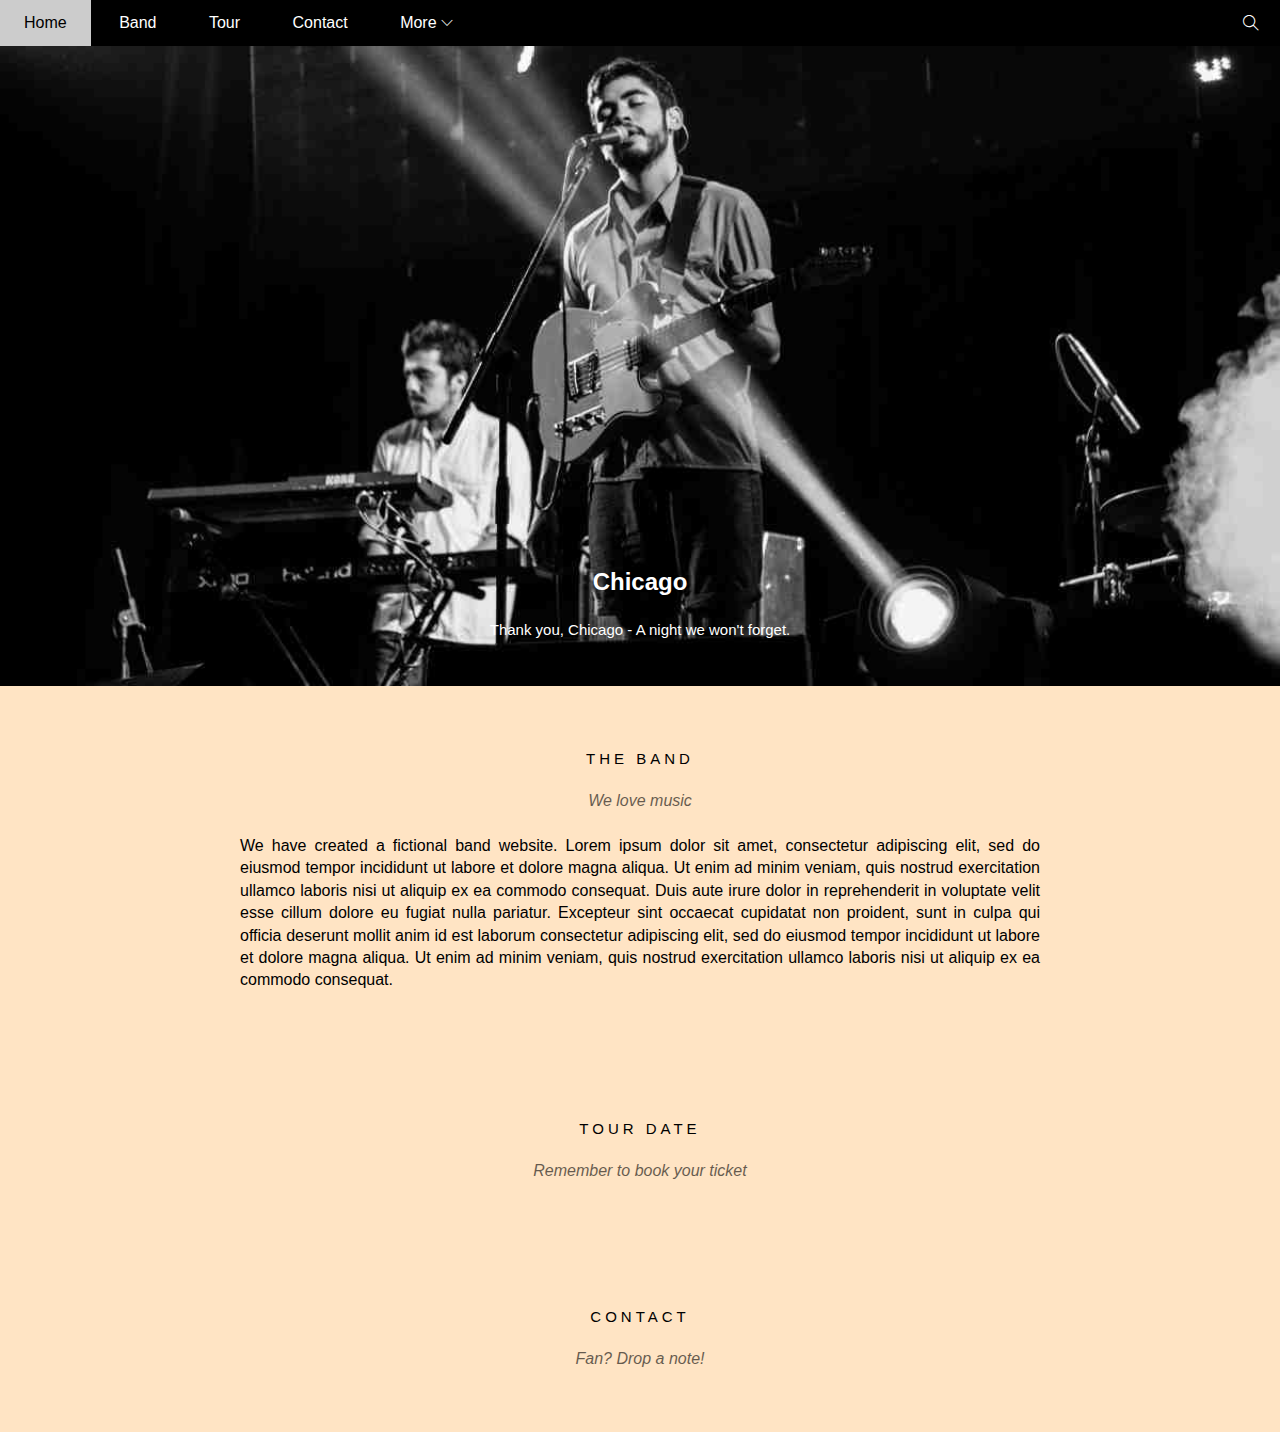
==== Project_w3_band/index.html @ b3b3fa8f "about section" ====
<!DOCTYPE html>
<html lang="en">
<head>
    <meta charset="UTF-8">
    <meta http-equiv="X-UA-Compatible" content="IE=edge">
    <meta name="viewport" content="width=device-width, initial-scale=1.0">
    <title>Document</title>
    <link rel="stylesheet" href="./assets/css/style.css">
    <link rel="stylesheet" href="./assets/fonts/themify-icons/themify-icons.css">
    <!--? https://www.w3schools.com/w3css/tryw3css_templates_band.htm -->
</head>
<body>
    <div id="main"> <!-- ?thành phần chính của website hay đặt bằng id -->
        <div id="header">
            <!-- !Begin nav -->
            <ul id="nav">
                <li><a href="">Home</a></li>
                <li><a href="">Band</a></li>
                <li><a href="">Tour</a></li>
                <li><a href="">Contact</a></li>
                <li>
                    <a href="#">
                        More 
                        <i class="nav-arrow-down ti-angle-down"></i> <!-- nên đặt thêm cho nó 1 class sau chỉ đổi tên mà ko cần đổi lại css -->
                    </a>
                    <ul class="subnav">
                        <li><a href="">Merchandise</a></li>
                        <li><a href="">Extras</a></li>
                        <li><a href="">Media</a></li>
                    </ul>
                </li>
            </ul>
            <!-- !Endnav -->

            <!-- !Begin: Search Button -->
            <div class="search-btn">
                <i class="search-icon ti-search"></i>
            </div>
            <!-- !End: Search Button -->
        </div>
        <!-- !Begin: slider -->
        <div id="slider">
            <div class="text-content">
                <h2 class="text-heading">Chicago</h2>
                <div class="text-decription">Thank you, Chicago - A night we won't forget.</div>
            </div>    
        </div>

        <div id="content">
            <!-- !abount section -->
            <div class="content-section">
                <h2 class="section-heading">THE BAND</h2>
                <p class="section-sub-heading">We love music</p>
                <p class="about-text">We have created a fictional band website. Lorem ipsum dolor sit amet, consectetur adipiscing elit, sed do eiusmod tempor incididunt ut labore et dolore magna aliqua. Ut enim ad minim veniam, quis nostrud exercitation ullamco laboris nisi ut aliquip ex ea commodo consequat. Duis aute irure dolor in reprehenderit in voluptate velit esse cillum dolore eu fugiat nulla pariatur. Excepteur sint occaecat cupidatat non proident, sunt in culpa qui officia deserunt mollit anim id est laborum consectetur adipiscing elit, sed do eiusmod tempor incididunt ut labore et dolore magna aliqua. Ut enim ad minim veniam, quis nostrud exercitation ullamco laboris nisi ut aliquip ex ea commodo consequat.</p>
            </div>

            <!-- !Tour section -->
            <div class="content-section">
                <h2 class="section-heading">TOUR DATE</h2>
                <p class="section-sub-heading">Remember to book your ticket</p>
            </div>

            <!-- !Contact section -->
            <div class="content-section">
                <h2 class="section-heading">CONTACT</h2>
                <p class="section-sub-heading">Fan? Drop a note!                </p>
            </div>

        </div>

        <div id="footer">

        </div>
    </div> 
    
</body>
</html>
---- Project_w3_band/assets/css/style.css ----
/* *Reset CSS */
* { /* ** để select tất cả các thẻ */
    padding: 0;
    margin: 0;
    box-sizing: border-box;
}

html { /* thẻ co chữ thì kế thừa thôi */
    font-family: Arial, Helvetica, sans-serif;/* lần lượt thử các font nào có thì dùng */
}

/* 
* 1. Từ ngoài vào trong
* 2. Từ trên xuống dưới
* 3. Tổng quan đến chi tiết
*/

/* 
* 1.Vị trí
* 2.Kích thước (with, height)
* 3.Màu sắc
* 4.Kiểu dáng (Kiểu chữ, hình tròn, hình vuông)
 */
#main {

}

#header {
    height: 46px;
    background-color: black;
    position: fixed;
    top: 0;
    left: 0;
    right: 0;
    z-index: 1; /* ?tăng độ sau của ảnh trục z, fix lỗi ảnh slide nổi trên navigation  */
}

#header .search-btn {
    float: right;
    padding: 0 21px;
    cursor: pointer;
}

#header .search-btn:hover {
    background-color: red;
}

#header .search-icon {
    color: white;
    line-height: 46px;
    
}

#nav {
    display: inline-block;

}

/* ?nav bên trong thằng header nên viết bên dưới thằng header */
#nav, .subnav {
    list-style-type: none;
}

#nav > li {
    display: inline-block;

}

#nav li {
    position: relative;
}

#nav > li > a {
    color: white;
    
}

#nav li a {
    text-decoration: none; /* ? khi đặt giá trị của thuộc tính là unset, trình duyệt sẽ sử dụng một trong hai thuộc tính inherit hoặc initial tùy thuộc vào thuộc tính của phần tử cha. Nếu phần tử cha có các thuộc tính đó, nó sẽ kế thừa (inherit) giá trị thuộc tính từ phần tử cha, nếu không có thì unset sẽ sử dụng giá trị mặc định của trình duyệt (initial) */
    line-height: 46px;
    padding: 0 24px;
    display: inline-block;
}

#nav li:hover .subnav {
    display: block;
}

#nav .subnav li:hover a,
#nav > li:hover > a { /* ?hover thẻ li theo kinh nghiệm để không bị mất hover khi trỏ sang thẻ con */
    color: black;
    background-color: #ccc;
}


#nav .subnav {
    display: none; /* ?ẩn đi */
    position: absolute;
    top: 100%;
    left: 0px;
    background-color: white;
    box-shadow: 0 0 10px black;
}

#nav .subnav li {
    
}

#nav .subnav a {
    color: black;
    display: block;
    padding-left: 12px;
}

#nav .nav-arrow-down {
    font-size: 12px;
}

#slider {
    /* min-height: 2000px;
    background-color: beige; */
    position: relative;
    margin-top: 46px;
    padding-top: 50%; /* ?% khác với px: padding top 50% chiều ngang của chính */
    background: url("/Project_w3_band/assets/img/slider/slider1.jpg") top center / cover; /* ?cách viết gộp sau phần gạch chéo là back groud size. top với cen ter viết tắt cho attribute position */
    /* ?xem lại cách viết nhanh trong bài 21-24 background */
}

#slider .text-content {
    position: absolute;
    bottom: 48px;
    color: white;
    left: 50%; /* ?Cách bằng 1/2 with */
    transform: translateX(-50%); /* ?xem các cách ở phần html css tips */
    /* *right = 0 c1
        left = 0 c1
        with = 100% c2 */
    text-align: center;
}

#slider .text-heading {
    font-weight: 500px;
    font-size: 24px;
}

#slider .text-decription {
    font-size: 15px;
    margin-top: 25px;
}


#content {
    min-height: 500px;
    background-color: bisque;
}

#content .content-section {
    width: 800px;
    padding: 64px 0px;
    margin-left: auto;
    margin-right: auto;
}

#content .section-heading {
    font-size: 15px;
    text-align: center; /* ?căn text ra giữa */
    font-weight: 500; /* ?cho chữ mỏng đi */
    letter-spacing: 4px; /* ?khoảng cách chữ cais */
}

#content .section-sub-heading {
    text-align: center;
    margin-top: 25px;
    font-style: italic; /* ?kiểu chữ */
    opacity: 0.6; /* ?độ mờ của chữ */
}

#content .about-text {
    margin-top: 25px;
    text-align: justify; /* ?justify căn đều 2 lề trái phải */
    line-height: 1.4;/* ?chỉnh độ cao 1 dòng (tiếng anh 1.4, tiếng việt: 1.6) */
}

#footer {

}
---- Project_w3_band/assets/fonts/themify-icons/themify-icons.css ----
@font-face {
	font-family: 'themify';
	src:url('fonts/themify.eot?-fvbane');
	src:url('fonts/themify.eot?#iefix-fvbane') format('embedded-opentype'),
		url('fonts/themify.woff?-fvbane') format('woff'),
		url('fonts/themify.ttf?-fvbane') format('truetype'),
		url('fonts/themify.svg?-fvbane#themify') format('svg');
	font-weight: normal;
	font-style: normal;
}

[class^="ti-"], [class*=" ti-"] {
	font-family: 'themify';
	speak: none;
	font-style: normal;
	font-weight: normal;
	font-variant: normal;
	text-transform: none;
	line-height: 1;

	/* Better Font Rendering =========== */
	-webkit-font-smoothing: antialiased;
	-moz-osx-font-smoothing: grayscale;
}

.ti-wand:before {
	content: "\e600";
}
.ti-volume:before {
	content: "\e601";
}
.ti-user:before {
	content: "\e602";
}
.ti-unlock:before {
	content: "\e603";
}
.ti-unlink:before {
	content: "\e604";
}
.ti-trash:before {
	content: "\e605";
}
.ti-thought:before {
	content: "\e606";
}
.ti-target:before {
	content: "\e607";
}
.ti-tag:before {
	content: "\e608";
}
.ti-tablet:before {
	content: "\e609";
}
.ti-star:before {
	content: "\e60a";
}
.ti-spray:before {
	content: "\e60b";
}
.ti-signal:before {
	content: "\e60c";
}
.ti-shopping-cart:before {
	content: "\e60d";
}
.ti-shopping-cart-full:before {
	content: "\e60e";
}
.ti-settings:before {
	content: "\e60f";
}
.ti-search:before {
	content: "\e610";
}
.ti-zoom-in:before {
	content: "\e611";
}
.ti-zoom-out:before {
	content: "\e612";
}
.ti-cut:before {
	content: "\e613";
}
.ti-ruler:before {
	content: "\e614";
}
.ti-ruler-pencil:before {
	content: "\e615";
}
.ti-ruler-alt:before {
	content: "\e616";
}
.ti-bookmark:before {
	content: "\e617";
}
.ti-bookmark-alt:before {
	content: "\e618";
}
.ti-reload:before {
	content: "\e619";
}
.ti-plus:before {
	content: "\e61a";
}
.ti-pin:before {
	content: "\e61b";
}
.ti-pencil:before {
	content: "\e61c";
}
.ti-pencil-alt:before {
	content: "\e61d";
}
.ti-paint-roller:before {
	content: "\e61e";
}
.ti-paint-bucket:before {
	content: "\e61f";
}
.ti-na:before {
	content: "\e620";
}
.ti-mobile:before {
	content: "\e621";
}
.ti-minus:before {
	content: "\e622";
}
.ti-medall:before {
	content: "\e623";
}
.ti-medall-alt:before {
	content: "\e624";
}
.ti-marker:before {
	content: "\e625";
}
.ti-marker-alt:before {
	content: "\e626";
}
.ti-arrow-up:before {
	content: "\e627";
}
.ti-arrow-right:before {
	content: "\e628";
}
.ti-arrow-left:before {
	content: "\e629";
}
.ti-arrow-down:before {
	content: "\e62a";
}
.ti-lock:before {
	content: "\e62b";
}
.ti-location-arrow:before {
	content: "\e62c";
}
.ti-link:before {
	content: "\e62d";
}
.ti-layout:before {
	content: "\e62e";
}
.ti-layers:before {
	content: "\e62f";
}
.ti-layers-alt:before {
	content: "\e630";
}
.ti-key:before {
	content: "\e631";
}
.ti-import:before {
	content: "\e632";
}
.ti-image:before {
	content: "\e633";
}
.ti-heart:before {
	content: "\e634";
}
.ti-heart-broken:before {
	content: "\e635";
}
.ti-hand-stop:before {
	content: "\e636";
}
.ti-hand-open:before {
	content: "\e637";
}
.ti-hand-drag:before {
	content: "\e638";
}
.ti-folder:before {
	content: "\e639";
}
.ti-flag:before {
	content: "\e63a";
}
.ti-flag-alt:before {
	content: "\e63b";
}
.ti-flag-alt-2:before {
	content: "\e63c";
}
.ti-eye:before {
	content: "\e63d";
}
.ti-export:before {
	content: "\e63e";
}
.ti-exchange-vertical:before {
	content: "\e63f";
}
.ti-desktop:before {
	content: "\e640";
}
.ti-cup:before {
	content: "\e641";
}
.ti-crown:before {
	content: "\e642";
}
.ti-comments:before {
	content: "\e643";
}
.ti-comment:before {
	content: "\e644";
}
.ti-comment-alt:before {
	content: "\e645";
}
.ti-close:before {
	content: "\e646";
}
.ti-clip:before {
	content: "\e647";
}
.ti-angle-up:before {
	content: "\e648";
}
.ti-angle-right:before {
	content: "\e649";
}
.ti-angle-left:before {
	content: "\e64a";
}
.ti-angle-down:before {
	content: "\e64b";
}
.ti-check:before {
	content: "\e64c";
}
.ti-check-box:before {
	content: "\e64d";
}
.ti-camera:before {
	content: "\e64e";
}
.ti-announcement:before {
	content: "\e64f";
}
.ti-brush:before {
	content: "\e650";
}
.ti-briefcase:before {
	content: "\e651";
}
.ti-bolt:before {
	content: "\e652";
}
.ti-bolt-alt:before {
	content: "\e653";
}
.ti-blackboard:before {
	content: "\e654";
}
.ti-bag:before {
	content: "\e655";
}
.ti-move:before {
	content: "\e656";
}
.ti-arrows-vertical:before {
	content: "\e657";
}
.ti-arrows-horizontal:before {
	content: "\e658";
}
.ti-fullscreen:before {
	content: "\e659";
}
.ti-arrow-top-right:before {
	content: "\e65a";
}
.ti-arrow-top-left:before {
	content: "\e65b";
}
.ti-arrow-circle-up:before {
	content: "\e65c";
}
.ti-arrow-circle-right:before {
	content: "\e65d";
}
.ti-arrow-circle-left:before {
	content: "\e65e";
}
.ti-arrow-circle-down:before {
	content: "\e65f";
}
.ti-angle-double-up:before {
	content: "\e660";
}
.ti-angle-double-right:before {
	content: "\e661";
}
.ti-angle-double-left:before {
	content: "\e662";
}
.ti-angle-double-down:before {
	content: "\e663";
}
.ti-zip:before {
	content: "\e664";
}
.ti-world:before {
	content: "\e665";
}
.ti-wheelchair:before {
	content: "\e666";
}
.ti-view-list:before {
	content: "\e667";
}
.ti-view-list-alt:before {
	content: "\e668";
}
.ti-view-grid:before {
	content: "\e669";
}
.ti-uppercase:before {
	content: "\e66a";
}
.ti-upload:before {
	content: "\e66b";
}
.ti-underline:before {
	content: "\e66c";
}
.ti-truck:before {
	content: "\e66d";
}
.ti-timer:before {
	content: "\e66e";
}
.ti-ticket:before {
	content: "\e66f";
}
.ti-thumb-up:before {
	content: "\e670";
}
.ti-thumb-down:before {
	content: "\e671";
}
.ti-text:before {
	content: "\e672";
}
.ti-stats-up:before {
	content: "\e673";
}
.ti-stats-down:before {
	content: "\e674";
}
.ti-split-v:before {
	content: "\e675";
}
.ti-split-h:before {
	content: "\e676";
}
.ti-smallcap:before {
	content: "\e677";
}
.ti-shine:before {
	content: "\e678";
}
.ti-shift-right:before {
	content: "\e679";
}
.ti-shift-left:before {
	content: "\e67a";
}
.ti-shield:before {
	content: "\e67b";
}
.ti-notepad:before {
	content: "\e67c";
}
.ti-server:before {
	content: "\e67d";
}
.ti-quote-right:before {
	content: "\e67e";
}
.ti-quote-left:before {
	content: "\e67f";
}
.ti-pulse:before {
	content: "\e680";
}
.ti-printer:before {
	content: "\e681";
}
.ti-power-off:before {
	content: "\e682";
}
.ti-plug:before {
	content: "\e683";
}
.ti-pie-chart:before {
	content: "\e684";
}
.ti-paragraph:before {
	content: "\e685";
}
.ti-panel:before {
	content: "\e686";
}
.ti-package:before {
	content: "\e687";
}
.ti-music:before {
	content: "\e688";
}
.ti-music-alt:before {
	content: "\e689";
}
.ti-mouse:before {
	content: "\e68a";
}
.ti-mouse-alt:before {
	content: "\e68b";
}
.ti-money:before {
	content: "\e68c";
}
.ti-microphone:before {
	content: "\e68d";
}
.ti-menu:before {
	content: "\e68e";
}
.ti-menu-alt:before {
	content: "\e68f";
}
.ti-map:before {
	content: "\e690";
}
.ti-map-alt:before {
	content: "\e691";
}
.ti-loop:before {
	content: "\e692";
}
.ti-location-pin:before {
	content: "\e693";
}
.ti-list:before {
	content: "\e694";
}
.ti-light-bulb:before {
	content: "\e695";
}
.ti-Italic:before {
	content: "\e696";
}
.ti-info:before {
	content: "\e697";
}
.ti-infinite:before {
	content: "\e698";
}
.ti-id-badge:before {
	content: "\e699";
}
.ti-hummer:before {
	content: "\e69a";
}
.ti-home:before {
	content: "\e69b";
}
.ti-help:before {
	content: "\e69c";
}
.ti-headphone:before {
	content: "\e69d";
}
.ti-harddrives:before {
	content: "\e69e";
}
.ti-harddrive:before {
	content: "\e69f";
}
.ti-gift:before {
	content: "\e6a0";
}
.ti-game:before {
	content: "\e6a1";
}
.ti-filter:before {
	content: "\e6a2";
}
.ti-files:before {
	content: "\e6a3";
}
.ti-file:before {
	content: "\e6a4";
}
.ti-eraser:before {
	content: "\e6a5";
}
.ti-envelope:before {
	content: "\e6a6";
}
.ti-download:before {
	content: "\e6a7";
}
.ti-direction:before {
	content: "\e6a8";
}
.ti-direction-alt:before {
	content: "\e6a9";
}
.ti-dashboard:before {
	content: "\e6aa";
}
.ti-control-stop:before {
	content: "\e6ab";
}
.ti-control-shuffle:before {
	content: "\e6ac";
}
.ti-control-play:before {
	content: "\e6ad";
}
.ti-control-pause:before {
	content: "\e6ae";
}
.ti-control-forward:before {
	content: "\e6af";
}
.ti-control-backward:before {
	content: "\e6b0";
}
.ti-cloud:before {
	content: "\e6b1";
}
.ti-cloud-up:before {
	content: "\e6b2";
}
.ti-cloud-down:before {
	content: "\e6b3";
}
.ti-clipboard:before {
	content: "\e6b4";
}
.ti-car:before {
	content: "\e6b5";
}
.ti-calendar:before {
	content: "\e6b6";
}
.ti-book:before {
	content: "\e6b7";
}
.ti-bell:before {
	content: "\e6b8";
}
.ti-basketball:before {
	content: "\e6b9";
}
.ti-bar-chart:before {
	content: "\e6ba";
}
.ti-bar-chart-alt:before {
	content: "\e6bb";
}
.ti-back-right:before {
	content: "\e6bc";
}
.ti-back-left:before {
	content: "\e6bd";
}
.ti-arrows-corner:before {
	content: "\e6be";
}
.ti-archive:before {
	content: "\e6bf";
}
.ti-anchor:before {
	content: "\e6c0";
}
.ti-align-right:before {
	content: "\e6c1";
}
.ti-align-left:before {
	content: "\e6c2";
}
.ti-align-justify:before {
	content: "\e6c3";
}
.ti-align-center:before {
	content: "\e6c4";
}
.ti-alert:before {
	content: "\e6c5";
}
.ti-alarm-clock:before {
	content: "\e6c6";
}
.ti-agenda:before {
	content: "\e6c7";
}
.ti-write:before {
	content: "\e6c8";
}
.ti-window:before {
	content: "\e6c9";
}
.ti-widgetized:before {
	content: "\e6ca";
}
.ti-widget:before {
	content: "\e6cb";
}
.ti-widget-alt:before {
	content: "\e6cc";
}
.ti-wallet:before {
	content: "\e6cd";
}
.ti-video-clapper:before {
	content: "\e6ce";
}
.ti-video-camera:before {
	content: "\e6cf";
}
.ti-vector:before {
	content: "\e6d0";
}
.ti-themify-logo:before {
	content: "\e6d1";
}
.ti-themify-favicon:before {
	content: "\e6d2";
}
.ti-themify-favicon-alt:before {
	content: "\e6d3";
}
.ti-support:before {
	content: "\e6d4";
}
.ti-stamp:before {
	content: "\e6d5";
}
.ti-split-v-alt:before {
	content: "\e6d6";
}
.ti-slice:before {
	content: "\e6d7";
}
.ti-shortcode:before {
	content: "\e6d8";
}
.ti-shift-right-alt:before {
	content: "\e6d9";
}
.ti-shift-left-alt:before {
	content: "\e6da";
}
.ti-ruler-alt-2:before {
	content: "\e6db";
}
.ti-receipt:before {
	content: "\e6dc";
}
.ti-pin2:before {
	content: "\e6dd";
}
.ti-pin-alt:before {
	content: "\e6de";
}
.ti-pencil-alt2:before {
	content: "\e6df";
}
.ti-palette:before {
	content: "\e6e0";
}
.ti-more:before {
	content: "\e6e1";
}
.ti-more-alt:before {
	content: "\e6e2";
}
.ti-microphone-alt:before {
	content: "\e6e3";
}
.ti-magnet:before {
	content: "\e6e4";
}
.ti-line-double:before {
	content: "\e6e5";
}
.ti-line-dotted:before {
	content: "\e6e6";
}
.ti-line-dashed:before {
	content: "\e6e7";
}
.ti-layout-width-full:before {
	content: "\e6e8";
}
.ti-layout-width-default:before {
	content: "\e6e9";
}
.ti-layout-width-default-alt:before {
	content: "\e6ea";
}
.ti-layout-tab:before {
	content: "\e6eb";
}
.ti-layout-tab-window:before {
	content: "\e6ec";
}
.ti-layout-tab-v:before {
	content: "\e6ed";
}
.ti-layout-tab-min:before {
	content: "\e6ee";
}
.ti-layout-slider:before {
	content: "\e6ef";
}
.ti-layout-slider-alt:before {
	content: "\e6f0";
}
.ti-layout-sidebar-right:before {
	content: "\e6f1";
}
.ti-layout-sidebar-none:before {
	content: "\e6f2";
}
.ti-layout-sidebar-left:before {
	content: "\e6f3";
}
.ti-layout-placeholder:before {
	content: "\e6f4";
}
.ti-layout-menu:before {
	content: "\e6f5";
}
.ti-layout-menu-v:before {
	content: "\e6f6";
}
.ti-layout-menu-separated:before {
	content: "\e6f7";
}
.ti-layout-menu-full:before {
	content: "\e6f8";
}
.ti-layout-media-right-alt:before {
	content: "\e6f9";
}
.ti-layout-media-right:before {
	content: "\e6fa";
}
.ti-layout-media-overlay:before {
	content: "\e6fb";
}
.ti-layout-media-overlay-alt:before {
	content: "\e6fc";
}
.ti-layout-media-overlay-alt-2:before {
	content: "\e6fd";
}
.ti-layout-media-left-alt:before {
	content: "\e6fe";
}
.ti-layout-media-left:before {
	content: "\e6ff";
}
.ti-layout-media-center-alt:before {
	content: "\e700";
}
.ti-layout-media-center:before {
	content: "\e701";
}
.ti-layout-list-thumb:before {
	content: "\e702";
}
.ti-layout-list-thumb-alt:before {
	content: "\e703";
}
.ti-layout-list-post:before {
	content: "\e704";
}
.ti-layout-list-large-image:before {
	content: "\e705";
}
.ti-layout-line-solid:before {
	content: "\e706";
}
.ti-layout-grid4:before {
	content: "\e707";
}
.ti-layout-grid3:before {
	content: "\e708";
}
.ti-layout-grid2:before {
	content: "\e709";
}
.ti-layout-grid2-thumb:before {
	content: "\e70a";
}
.ti-layout-cta-right:before {
	content: "\e70b";
}
.ti-layout-cta-left:before {
	content: "\e70c";
}
.ti-layout-cta-center:before {
	content: "\e70d";
}
.ti-layout-cta-btn-right:before {
	content: "\e70e";
}
.ti-layout-cta-btn-left:before {
	content: "\e70f";
}
.ti-layout-column4:before {
	content: "\e710";
}
.ti-layout-column3:before {
	content: "\e711";
}
.ti-layout-column2:before {
	content: "\e712";
}
.ti-layout-accordion-separated:before {
	content: "\e713";
}
.ti-layout-accordion-merged:before {
	content: "\e714";
}
.ti-layout-accordion-list:before {
	content: "\e715";
}
.ti-ink-pen:before {
	content: "\e716";
}
.ti-info-alt:before {
	content: "\e717";
}
.ti-help-alt:before {
	content: "\e718";
}
.ti-headphone-alt:before {
	content: "\e719";
}
.ti-hand-point-up:before {
	content: "\e71a";
}
.ti-hand-point-right:before {
	content: "\e71b";
}
.ti-hand-point-left:before {
	content: "\e71c";
}
.ti-hand-point-down:before {
	content: "\e71d";
}
.ti-gallery:before {
	content: "\e71e";
}
.ti-face-smile:before {
	content: "\e71f";
}
.ti-face-sad:before {
	content: "\e720";
}
.ti-credit-card:before {
	content: "\e721";
}
.ti-control-skip-forward:before {
	content: "\e722";
}
.ti-control-skip-backward:before {
	content: "\e723";
}
.ti-control-record:before {
	content: "\e724";
}
.ti-control-eject:before {
	content: "\e725";
}
.ti-comments-smiley:before {
	content: "\e726";
}
.ti-brush-alt:before {
	content: "\e727";
}
.ti-youtube:before {
	content: "\e728";
}
.ti-vimeo:before {
	content: "\e729";
}
.ti-twitter:before {
	content: "\e72a";
}
.ti-time:before {
	content: "\e72b";
}
.ti-tumblr:before {
	content: "\e72c";
}
.ti-skype:before {
	content: "\e72d";
}
.ti-share:before {
	content: "\e72e";
}
.ti-share-alt:before {
	content: "\e72f";
}
.ti-rocket:before {
	content: "\e730";
}
.ti-pinterest:before {
	content: "\e731";
}
.ti-new-window:before {
	content: "\e732";
}
.ti-microsoft:before {
	content: "\e733";
}
.ti-list-ol:before {
	content: "\e734";
}
.ti-linkedin:before {
	content: "\e735";
}
.ti-layout-sidebar-2:before {
	content: "\e736";
}
.ti-layout-grid4-alt:before {
	content: "\e737";
}
.ti-layout-grid3-alt:before {
	content: "\e738";
}
.ti-layout-grid2-alt:before {
	content: "\e739";
}
.ti-layout-column4-alt:before {
	content: "\e73a";
}
.ti-layout-column3-alt:before {
	content: "\e73b";
}
.ti-layout-column2-alt:before {
	content: "\e73c";
}
.ti-instagram:before {
	content: "\e73d";
}
.ti-google:before {
	content: "\e73e";
}
.ti-github:before {
	content: "\e73f";
}
.ti-flickr:before {
	content: "\e740";
}
.ti-facebook:before {
	content: "\e741";
}
.ti-dropbox:before {
	content: "\e742";
}
.ti-dribbble:before {
	content: "\e743";
}
.ti-apple:before {
	content: "\e744";
}
.ti-android:before {
	content: "\e745";
}
.ti-save:before {
	content: "\e746";
}
.ti-save-alt:before {
	content: "\e747";
}
.ti-yahoo:before {
	content: "\e748";
}
.ti-wordpress:before {
	content: "\e749";
}
.ti-vimeo-alt:before {
	content: "\e74a";
}
.ti-twitter-alt:before {
	content: "\e74b";
}
.ti-tumblr-alt:before {
	content: "\e74c";
}
.ti-trello:before {
	content: "\e74d";
}
.ti-stack-overflow:before {
	content: "\e74e";
}
.ti-soundcloud:before {
	content: "\e74f";
}
.ti-sharethis:before {
	content: "\e750";
}
.ti-sharethis-alt:before {
	content: "\e751";
}
.ti-reddit:before {
	content: "\e752";
}
.ti-pinterest-alt:before {
	content: "\e753";
}
.ti-microsoft-alt:before {
	content: "\e754";
}
.ti-linux:before {
	content: "\e755";
}
.ti-jsfiddle:before {
	content: "\e756";
}
.ti-joomla:before {
	content: "\e757";
}
.ti-html5:before {
	content: "\e758";
}
.ti-flickr-alt:before {
	content: "\e759";
}
.ti-email:before {
	content: "\e75a";
}
.ti-drupal:before {
	content: "\e75b";
}
.ti-dropbox-alt:before {
	content: "\e75c";
}
.ti-css3:before {
	content: "\e75d";
}
.ti-rss:before {
	content: "\e75e";
}
.ti-rss-alt:before {
	content: "\e75f";
}
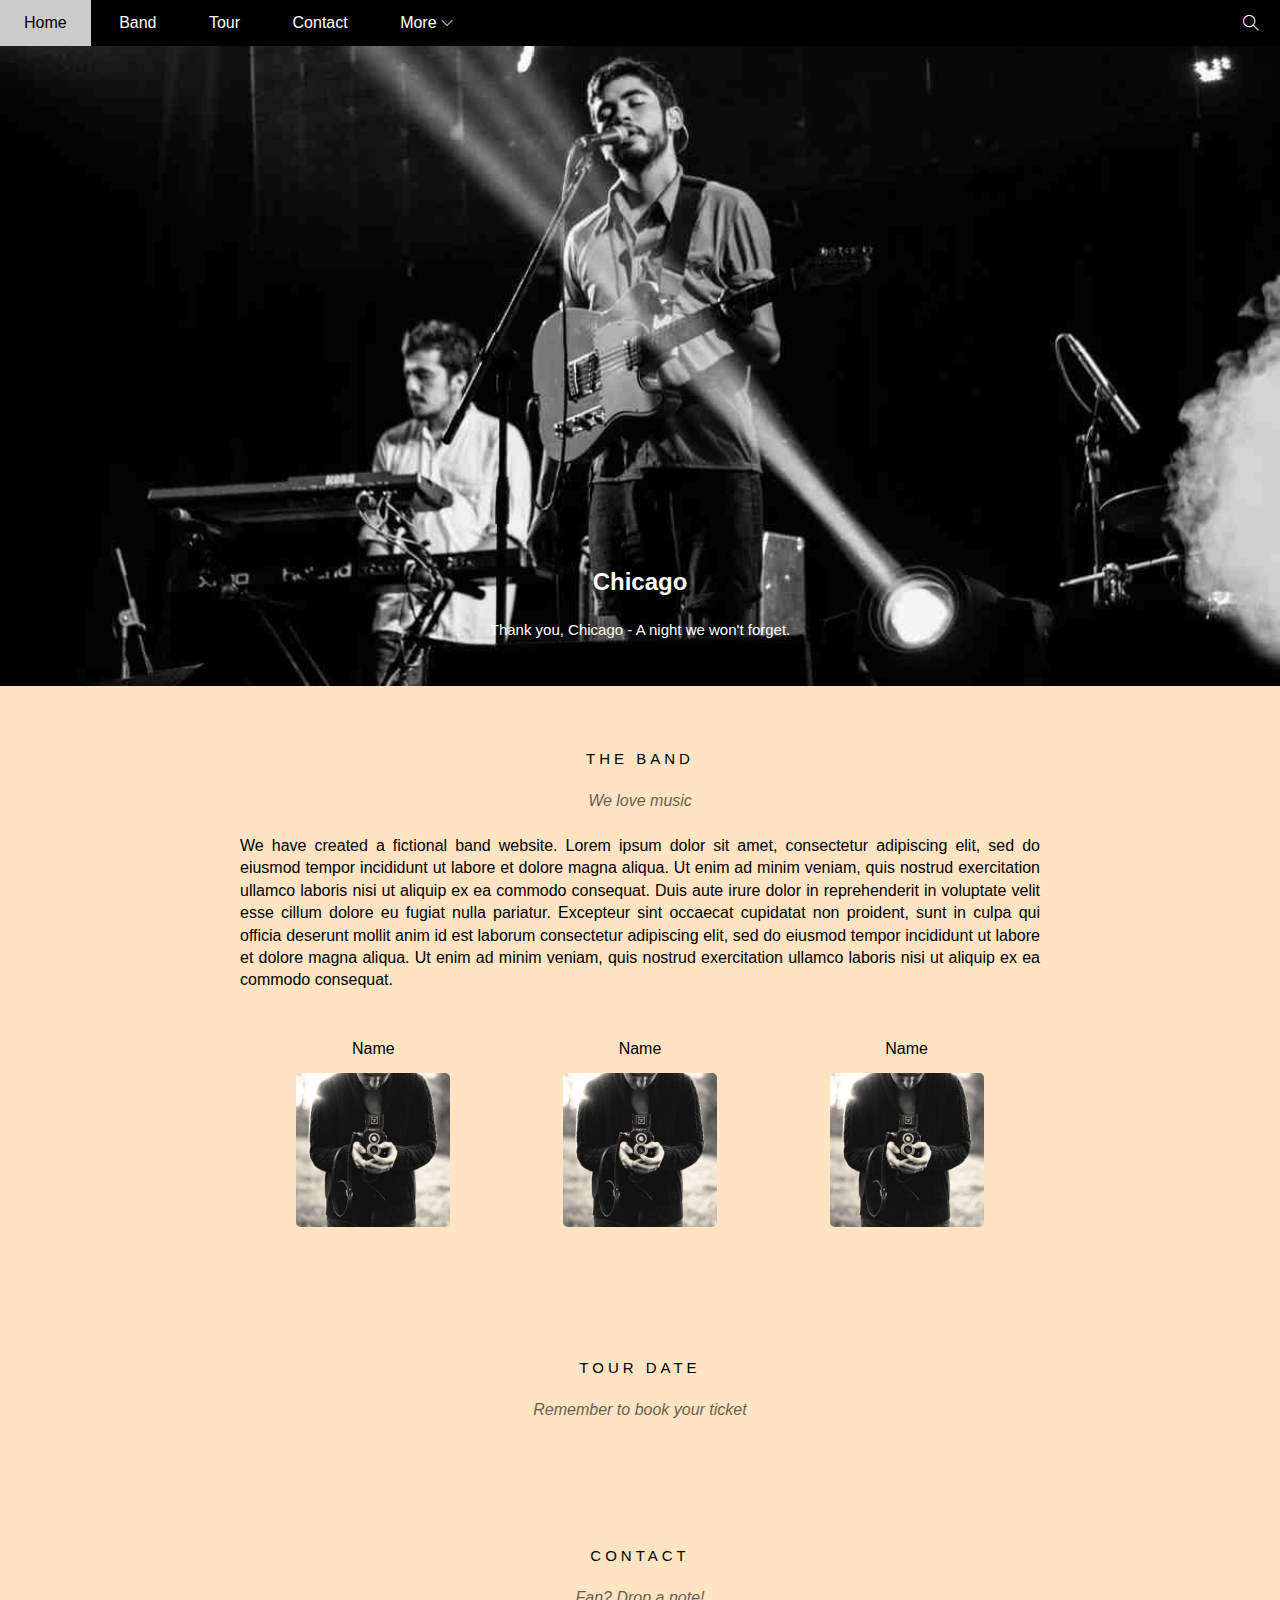
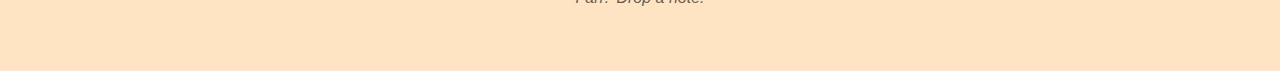
==== commit 6797217e: "43.team section: học qua flot, clear:both, ..." ====
--- a/Project_w3_band/index.html
+++ b/Project_w3_band/index.html
@@ -52,12 +52,29 @@
                 <h2 class="section-heading">THE BAND</h2>
                 <p class="section-sub-heading">We love music</p>
                 <p class="about-text">We have created a fictional band website. Lorem ipsum dolor sit amet, consectetur adipiscing elit, sed do eiusmod tempor incididunt ut labore et dolore magna aliqua. Ut enim ad minim veniam, quis nostrud exercitation ullamco laboris nisi ut aliquip ex ea commodo consequat. Duis aute irure dolor in reprehenderit in voluptate velit esse cillum dolore eu fugiat nulla pariatur. Excepteur sint occaecat cupidatat non proident, sunt in culpa qui officia deserunt mollit anim id est laborum consectetur adipiscing elit, sed do eiusmod tempor incididunt ut labore et dolore magna aliqua. Ut enim ad minim veniam, quis nostrud exercitation ullamco laboris nisi ut aliquip ex ea commodo consequat.</p>
+                 <!-- !memberlist -->    
+                 <div class="member-list">
+                    <div class="member-item">
+                        <p class="member-name">Name</p>
+                        <img src="./assets/img/band/bandmember.jpg" alt="" class="member-img">
+                    </div>
+                    <div class="member-item">
+                        <p class="member-name">Name</p>
+                        <img src="./assets/img/band/bandmember.jpg" alt="" class="member-img">
+                    </div>
+                    <div class="member-item">
+                        <p class="member-name">Name</p>
+                        <img src="./assets/img/band/bandmember.jpg" alt="" class="member-img">
+                    </div>
+                    <div class="clear-float"></div>
+                </div>
             </div>
 
             <!-- !Tour section -->
             <div class="content-section">
                 <h2 class="section-heading">TOUR DATE</h2>
                 <p class="section-sub-heading">Remember to book your ticket</p>
+           
             </div>
 
             <!-- !Contact section -->
--- a/Project_w3_band/assets/css/style.css
+++ b/Project_w3_band/assets/css/style.css
@@ -7,6 +7,10 @@
 
 html { /* thẻ co chữ thì kế thừa thôi */
     font-family: Arial, Helvetica, sans-serif;/* lần lượt thử các font nào có thì dùng */
+}
+
+.clear-float {
+    clear: both;
 }
 
 /* 
@@ -179,6 +183,29 @@
     margin-top: 25px;
     text-align: justify; /* ?justify căn đều 2 lề trái phải */
     line-height: 1.4;/* ?chỉnh độ cao 1 dòng (tiếng anh 1.4, tiếng việt: 1.6) */
+
+}
+
+#content .member-list {
+    margin-top: 48px;
+    text-align: center; /* ?text-align: để sắp xếp nội dung theo chiều ngang */
+    /* !overflow: hidden; */ /*Dùng thuộc tính này để thằng cha ôm 3 thằng con có thuộc tính float vẫn có thể ôm trọn 3 thằng con | Thực tế người ta hay dùng clearfloat đặt ngay sau thằng con cuối  */
+}
+
+#content .member-item {/* ?Đặt tên css:luôn đi từ thằng cha ( đi 2-3 cấp thôi) */
+    float: left;
+    /* width: 33.33333%;  *//* ? dùng float ==> 3 item cộng lại cho bằng 100%  */
+    width: calc(100%/3);
+}
+
+#content .member-name {
+
+}
+
+#content .member-img {
+    width: 154px; /* ?Đặt width thì ảnh height tự động đc chỉnh và ngược lại */
+    margin-top: 15px;
+    border-radius: 5px;
 }
 
 #footer {
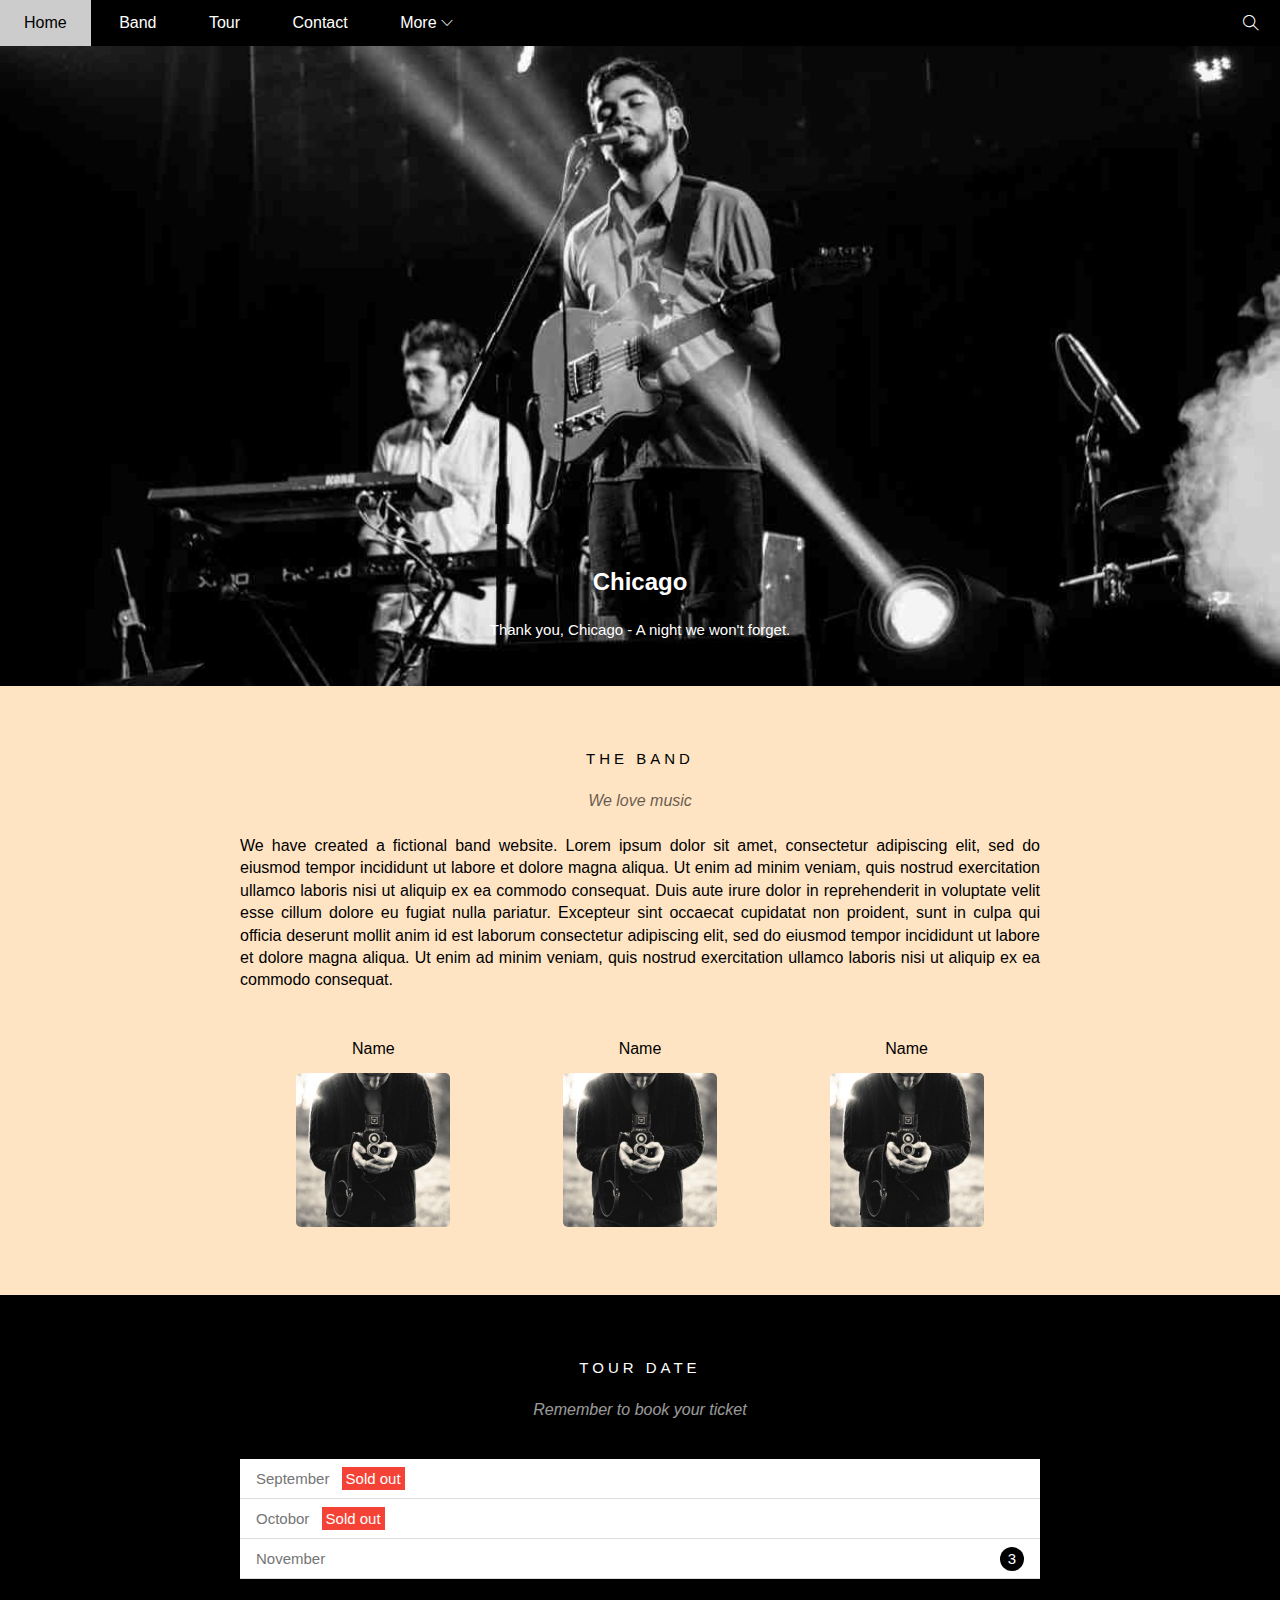
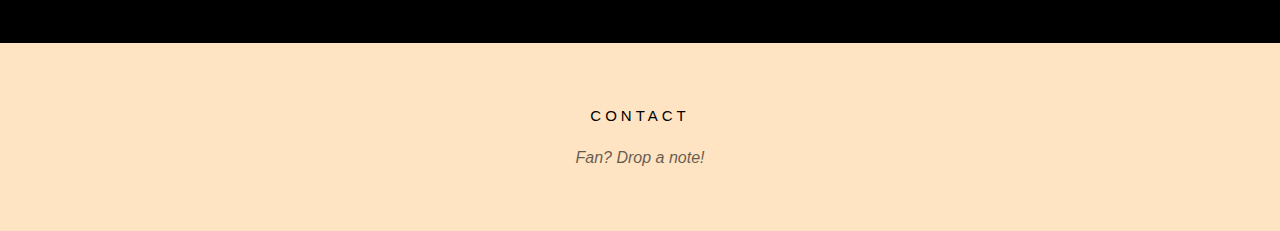
==== commit c00e4505: "Tour ticket | Một số khái niệm về inline sang block | list-style:none bỏ dấu chấm" ====
--- a/Project_w3_band/index.html
+++ b/Project_w3_band/index.html
@@ -71,10 +71,18 @@
             </div>
 
             <!-- !Tour section -->
-            <div class="content-section">
-                <h2 class="section-heading">TOUR DATE</h2>
-                <p class="section-sub-heading">Remember to book your ticket</p>
-           
+            <!-- ?Backgroud chỉ tính từ phần padding + content còn phần margin không tạo đc ==> tạo một thằng cha div ôm phần tour và đổ màu nền cho nó -->
+            <div class="tour-section">
+                <div class="content-section">
+                    <h2 class="section-heading text-white">TOUR DATE</h2>
+                    <p class="section-sub-heading text-white">Remember to book your ticket</p>
+                    
+                    <ul class="ticket-list">
+                        <li>September <span class="sold-out">Sold out</span></li>
+                        <li>Octobor <span class="sold-out">Sold out</span></li>
+                        <li>November <span class="quantity">3</span></li>
+                    </ul>
+                </div>
             </div>
 
             <!-- !Contact section -->
--- a/Project_w3_band/assets/css/style.css
+++ b/Project_w3_band/assets/css/style.css
@@ -13,6 +13,9 @@
     clear: both;
 }
 
+.text-white {
+    color: white !important;
+}
 /* 
 * 1. Từ ngoài vào trong
 * 2. Từ trên xuống dưới
@@ -208,6 +211,49 @@
     border-radius: 5px;
 }
 
+/* tour section */
+
+.tour-section {
+    background-color: black;
+}
+
+.ticket-list {
+    margin-top: 40px;
+    list-style: none; /* ?Bỏ giấu chấm của thẻ li */
+    background-color: white;
+}
+
+.ticket-list li {
+    color: #757575;
+    font-size: 15px; /* set fontsize trước rồi padding */
+    padding: 11px 16px;
+    border-bottom: 1px solid #ddd;
+}
+
+.ticket-list .sold-out {
+    background-color: #f44336; 
+    color: #fff;
+    padding: 3px 4px;
+    margin-left: 8px;
+
+}
+
+.ticket-list .quantity {
+    float: right;
+    width: 24px;
+    height: 24px;
+    background-color: #000;
+    color: #fff;
+    border-radius: 50%;
+    text-align: center; /* ?center: căn giữa từ trái sang phải theo chiều ngang */
+    line-height: 24px; /* ?căn giữa từ trên xuống dưới */
+    /* ?vì line height 24px > thằng li nên bị lệch xuống dưới */
+    margin-top: -3px; /* ?Một thẻ đang có tính chất inline mà thêm float thành thẻ block => mới đặt được with height, margin */
+    
+}
+
+/* footer-section */
+
 #footer {
 
 }
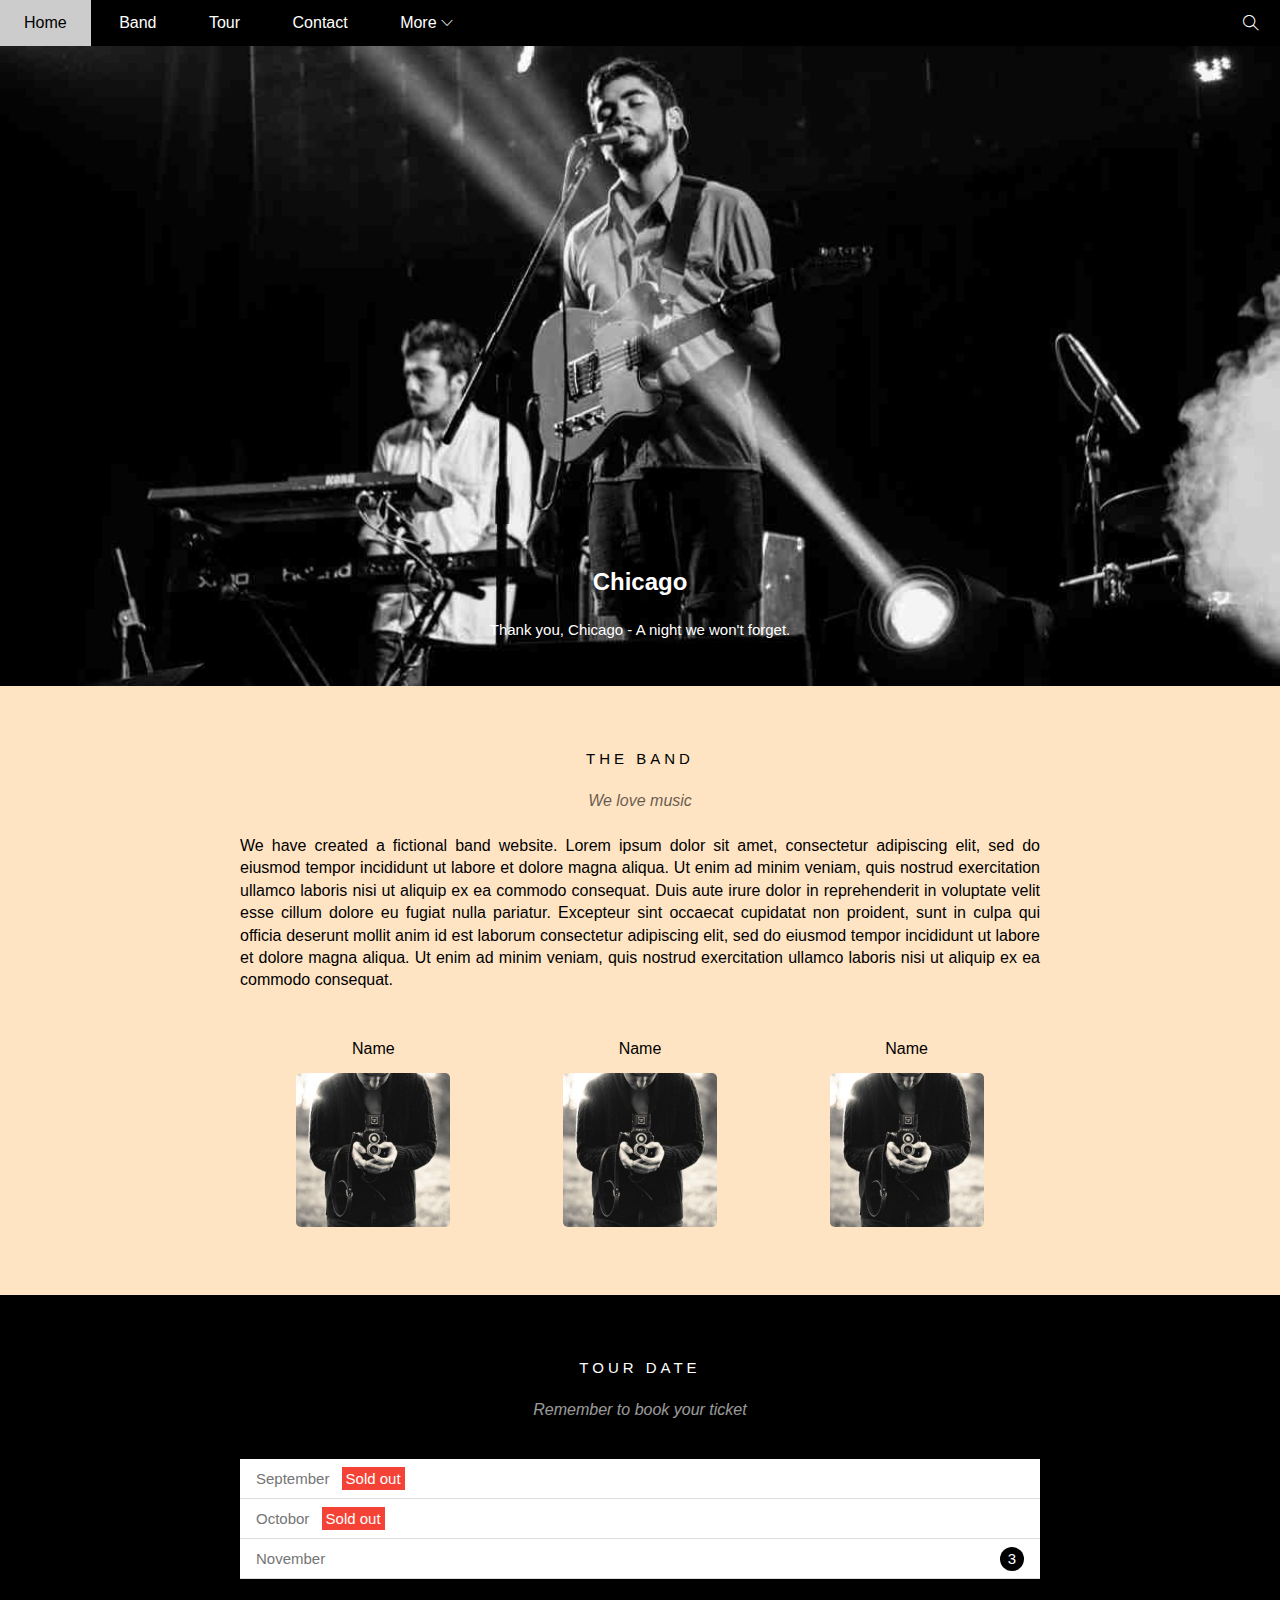
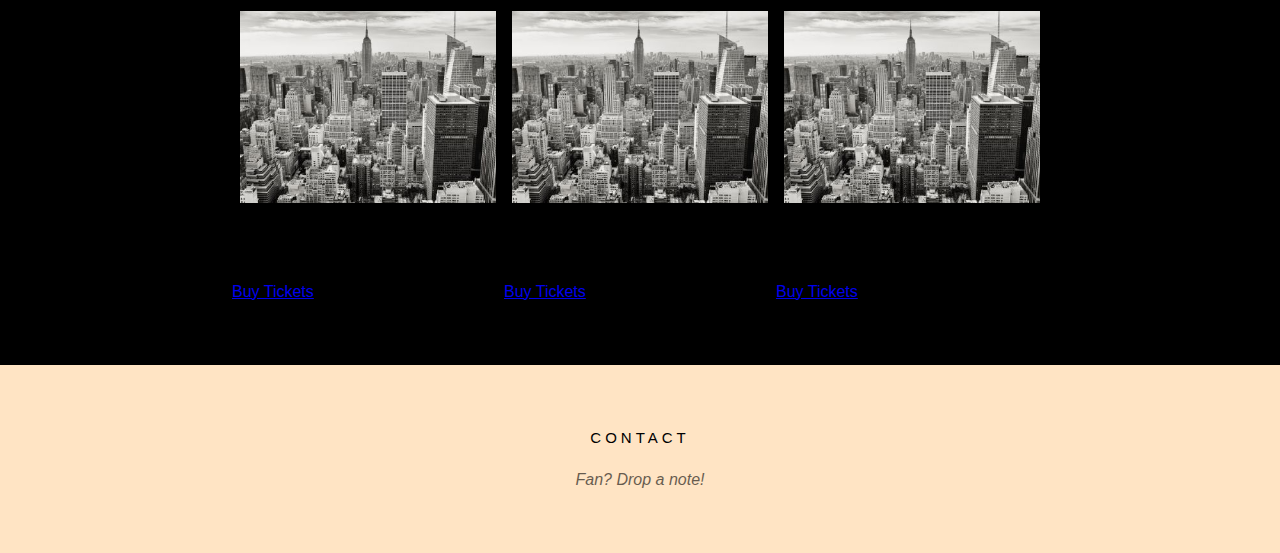
==== commit c305c46b: "with:100% thẻ con = thẻ cha | căn đều 3 ảnh | Kỹ thuật chuẩn bootstrap" ====
--- a/Project_w3_band/index.html
+++ b/Project_w3_band/index.html
@@ -77,11 +77,43 @@
                     <h2 class="section-heading text-white">TOUR DATE</h2>
                     <p class="section-sub-heading text-white">Remember to book your ticket</p>
                     
+                    <!-- !Ticket -->
                     <ul class="ticket-list">
                         <li>September <span class="sold-out">Sold out</span></li>
                         <li>Octobor <span class="sold-out">Sold out</span></li>
                         <li>November <span class="quantity">3</span></li>
                     </ul>
+                    <!-- Places -->
+                    <div class="place-list">
+                        <div class="place-item">
+                            <img src="./assets/img/city/newyork.jpg" alt="" class="place-img">
+                            <div class="place-body">
+                                <h3 class="place-heading">New York</h3>
+                                <p class="place-time">Fri 27 Nov 2016</p>
+                                <p class="place-description">Praesent tincidunt sed tellus ut rutrum sed vitae justo.</p>
+                                <a href="#" class="place-buy-btn">Buy Tickets</a>
+                            </div>
+                        </div>
+                        <div class="place-item">
+                            <img src="./assets/img/city/newyork.jpg" alt="" class="place-img">
+                            <div class="place-body">
+                                <h3 class="place-heading">New York</h3>
+                                <p class="place-time">Fri 27 Nov 2016</p>
+                                <p class="place-description">Praesent tincidunt sed tellus ut rutrum sed vitae justo.</p>
+                                <a href="#" class="place-buy-btn">Buy Tickets</a>
+                            </div>
+                        </div>
+                        <div class="place-item">
+                            <img src="./assets/img/city/newyork.jpg" alt="" class="place-img">
+                            <div class="place-body">
+                                <h3 class="place-heading">New York</h3>
+                                <p class="place-time">Fri 27 Nov 2016</p>
+                                <p class="place-description">Praesent tincidunt sed tellus ut rutrum sed vitae justo.</p>
+                                <a href="#" class="place-buy-btn">Buy Tickets</a>
+                            </div>
+                        </div>
+                        <div class="clear-float"></div>
+                    </div>
                 </div>
             </div>
 
--- a/Project_w3_band/assets/css/style.css
+++ b/Project_w3_band/assets/css/style.css
@@ -252,8 +252,48 @@
     
 }
 
+/* place */
+.place-list {
+    margin: 32px -8px 0px;
+}
+
+.place-item {
+    float: left;
+    width: 33.33333%; /* ?vì ảnh kích cỡ to hơn with nên muốn cho nổi cùng 1 dòng thì dùng như vậy */
+}
+
+.place-img {
+    width: 100%; /* ?vì ảnh img to hơn ảnh chứa nó: set with 100% = thẻ chứa nó */
+    padding: 0 8px;
+}
+
+.place-img:hover{
+    opacity: 0.6;
+}
+
+.place-body {
+
+}
+
+.place-heading {
+
+}
+
+.place-time {
+
+}
+
+.place-description {
+
+}
+
+.place-buy-btn {
+
+}
+
 /* footer-section */
 
 #footer {
 
 }
+ 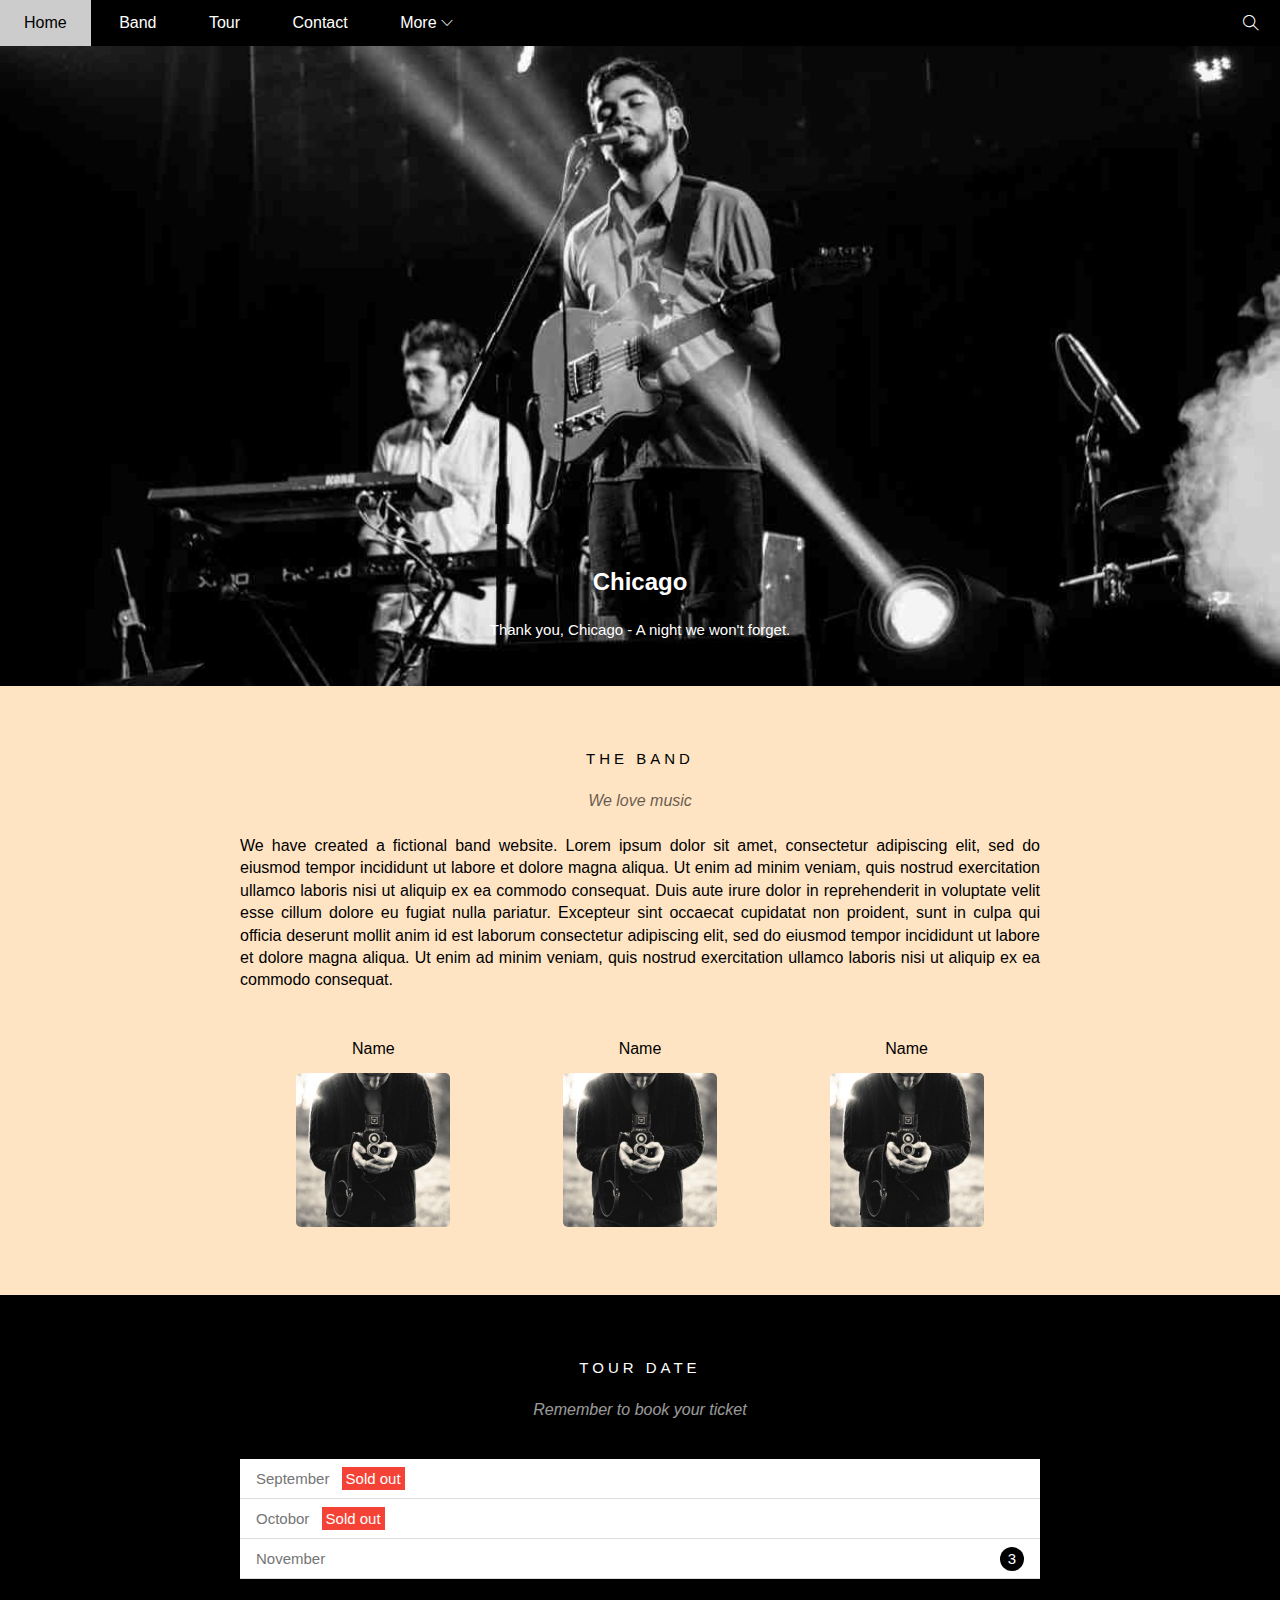
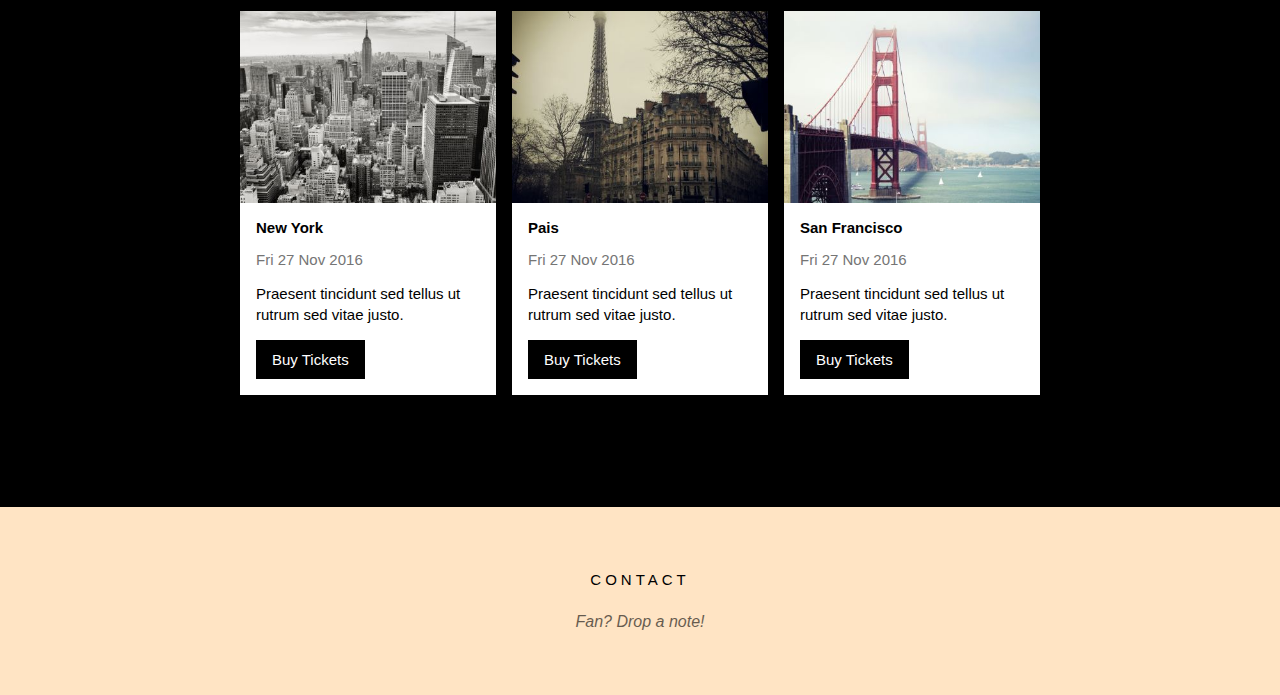
==== commit ae4318fc: "hoàn thiện phần place" ====
--- a/Project_w3_band/index.html
+++ b/Project_w3_band/index.html
@@ -83,7 +83,7 @@
                         <li>Octobor <span class="sold-out">Sold out</span></li>
                         <li>November <span class="quantity">3</span></li>
                     </ul>
-                    <!-- Places -->
+                    <!-- !Places -->
                     <div class="place-list">
                         <div class="place-item">
                             <img src="./assets/img/city/newyork.jpg" alt="" class="place-img">
@@ -95,18 +95,18 @@
                             </div>
                         </div>
                         <div class="place-item">
-                            <img src="./assets/img/city/newyork.jpg" alt="" class="place-img">
+                            <img src="./assets/img/city/paris.jpg" alt="" class="place-img">
                             <div class="place-body">
-                                <h3 class="place-heading">New York</h3>
+                                <h3 class="place-heading">Pais</h3>
                                 <p class="place-time">Fri 27 Nov 2016</p>
                                 <p class="place-description">Praesent tincidunt sed tellus ut rutrum sed vitae justo.</p>
                                 <a href="#" class="place-buy-btn">Buy Tickets</a>
                             </div>
                         </div>
                         <div class="place-item">
-                            <img src="./assets/img/city/newyork.jpg" alt="" class="place-img">
+                            <img src="./assets/img/city/sanfran.jpg" alt="" class="place-img">
                             <div class="place-body">
-                                <h3 class="place-heading">New York</h3>
+                                <h3 class="place-heading">San Francisco</h3>
                                 <p class="place-time">Fri 27 Nov 2016</p>
                                 <p class="place-description">Praesent tincidunt sed tellus ut rutrum sed vitae justo.</p>
                                 <a href="#" class="place-buy-btn">Buy Tickets</a>
--- a/Project_w3_band/assets/css/style.css
+++ b/Project_w3_band/assets/css/style.css
@@ -254,7 +254,7 @@
 
 /* place */
 .place-list {
-    margin: 32px -8px 0px;
+    margin: 32px -8px 48px;
 }
 
 .place-item {
@@ -265,6 +265,7 @@
 .place-img {
     width: 100%; /* ?vì ảnh img to hơn ảnh chứa nó: set with 100% = thẻ chứa nó */
     padding: 0 8px;
+    display: block; /* ?img đang có tính chất inline: bị khoảng hở đen | Thường xảy xa khi trong phần tử có 1 thằng inline đứng gần thằng block */
 }
 
 .place-img:hover{
@@ -272,23 +273,39 @@
 }
 
 .place-body {
-
+    background-color: #fff;
+    margin: 0 8px;
+    padding: 16px;
+    font-size: 15px;
 }
 
 .place-heading {
-
+    font-size: 15px;
+    font-weight: 600;
 }
 
 .place-time {
-
+    margin-top: 15px;
+    color: #757575;
 }
 
 .place-description {
-
+    margin-top: 15px;
+    line-height: 1.4; /* ?tiếng anh line height1.6, tiếng việt line-height: 1.4; */
 }
 
 .place-buy-btn {
-
+    color: #fff;
+    background-color: black;
+    text-decoration: none;
+    padding: 11px 16px;
+    display: inline-block;
+    margin: 15px 0 0;
+}
+
+.place-buy-btn:hover {
+    background-color: #ccc;
+    color: #000;
 }
 
 /* footer-section */
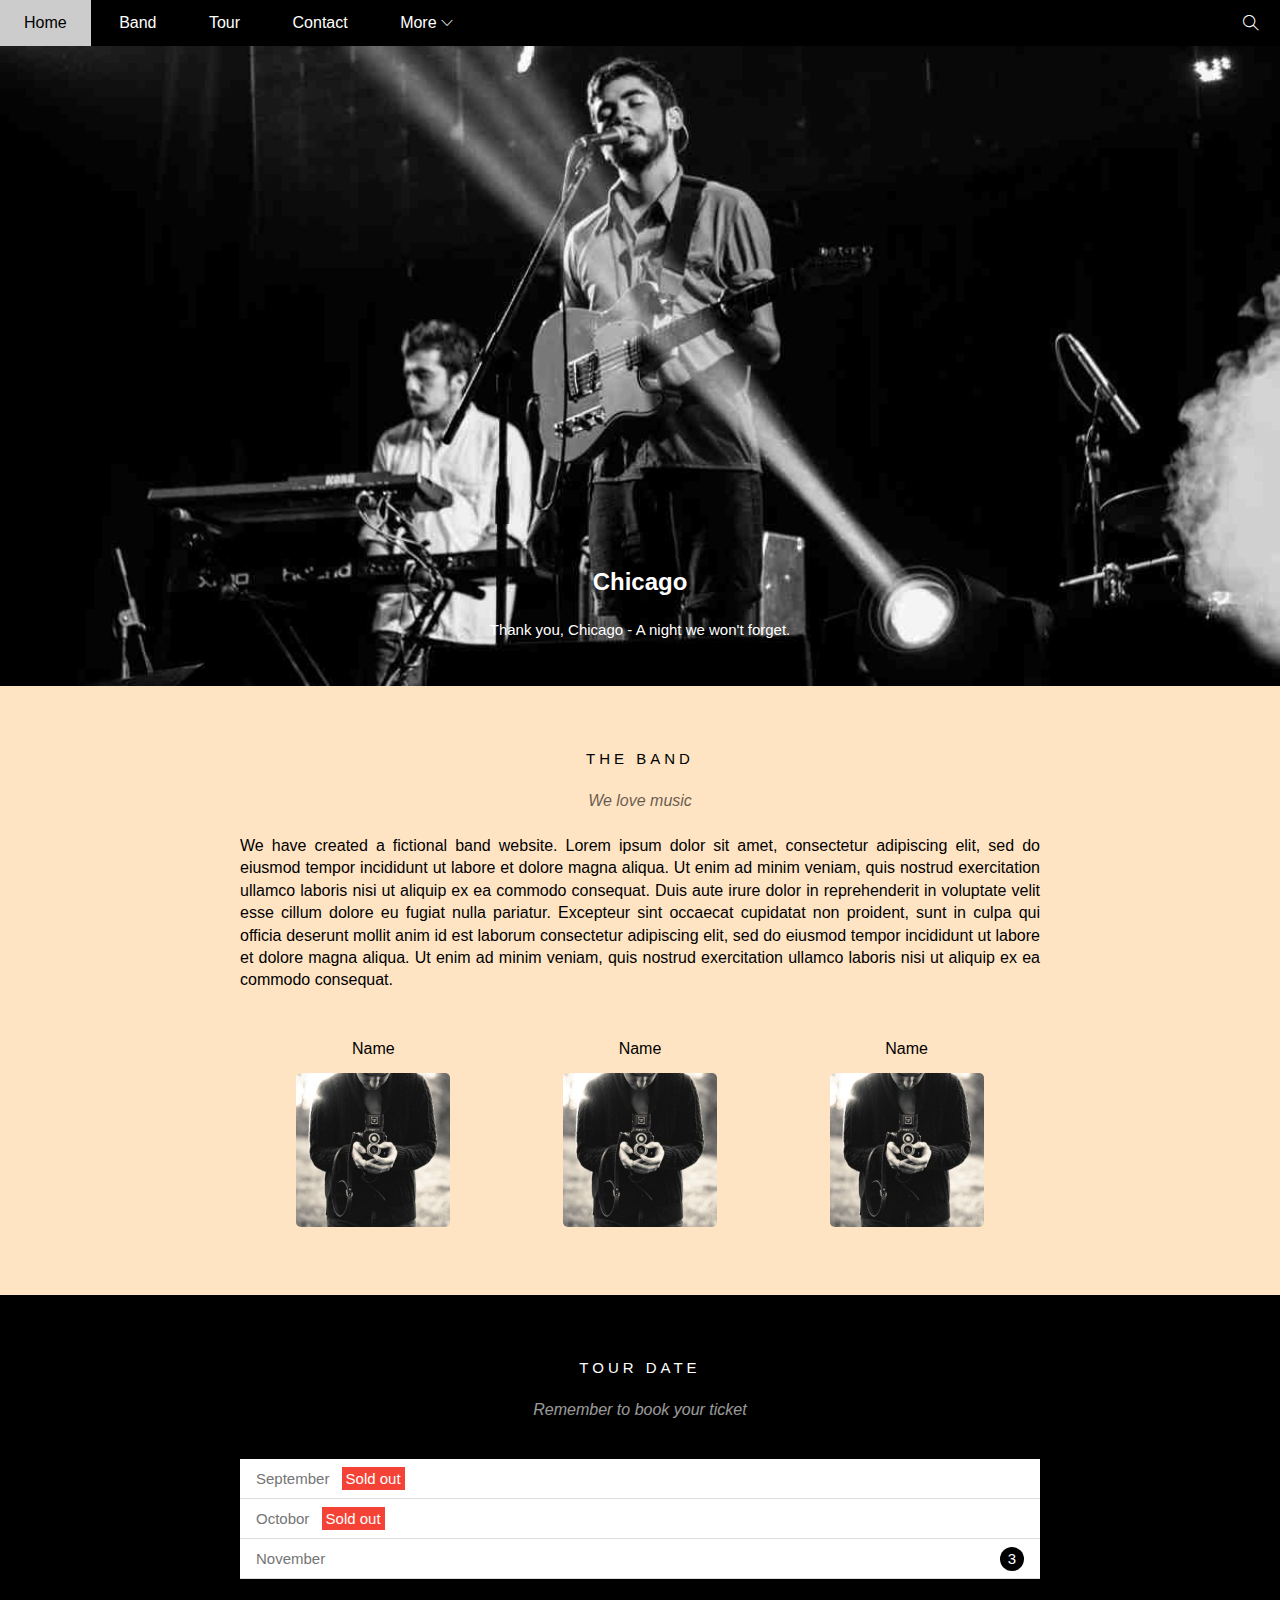
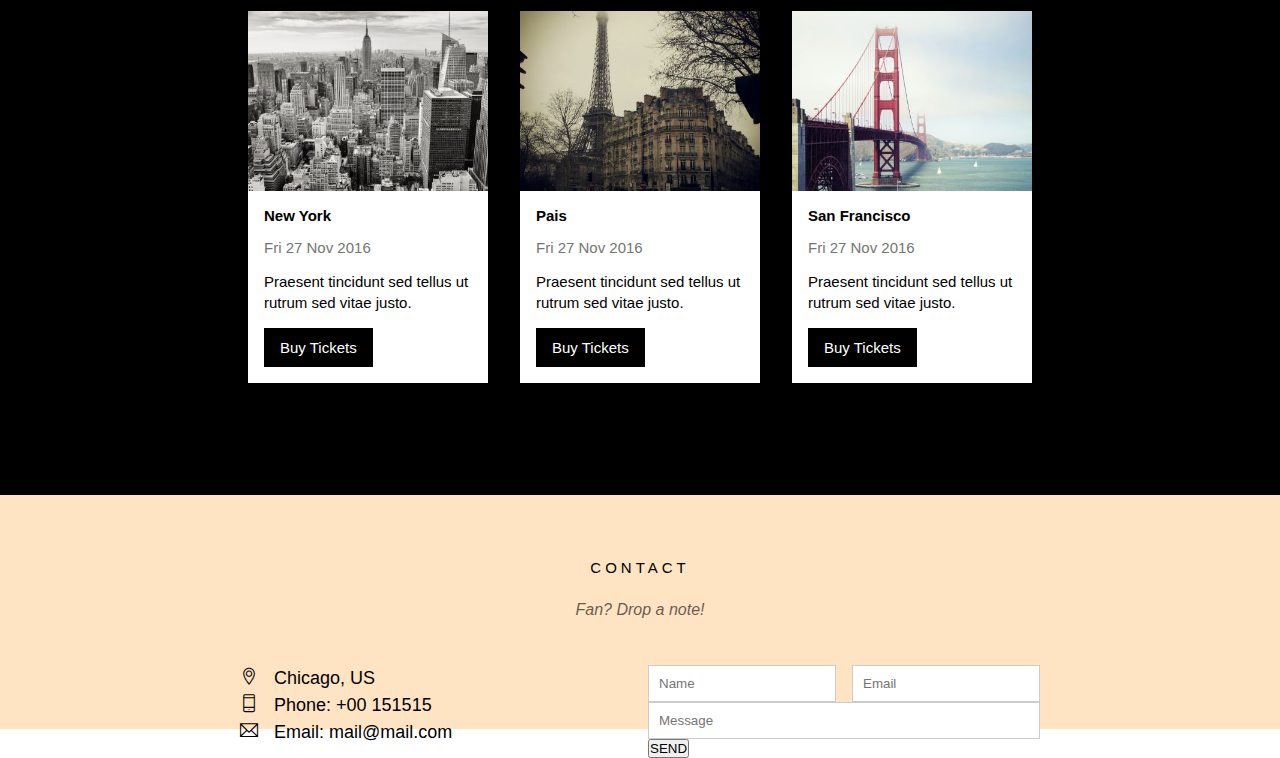
==== commit ca870883: "them" ====
--- a/Project_w3_band/index.html
+++ b/Project_w3_band/index.html
@@ -84,8 +84,8 @@
                         <li>November <span class="quantity">3</span></li>
                     </ul>
                     <!-- !Places -->
-                    <div class="place-list">
-                        <div class="place-item">
+                    <div class="row place-list">
+                        <div class="col col-third place-item">
                             <img src="./assets/img/city/newyork.jpg" alt="" class="place-img">
                             <div class="place-body">
                                 <h3 class="place-heading">New York</h3>
@@ -94,7 +94,7 @@
                                 <a href="#" class="place-buy-btn">Buy Tickets</a>
                             </div>
                         </div>
-                        <div class="place-item">
+                        <div class="col col-third place-item">
                             <img src="./assets/img/city/paris.jpg" alt="" class="place-img">
                             <div class="place-body">
                                 <h3 class="place-heading">Pais</h3>
@@ -103,7 +103,7 @@
                                 <a href="#" class="place-buy-btn">Buy Tickets</a>
                             </div>
                         </div>
-                        <div class="place-item">
+                        <div class="col col-third place-item">
                             <img src="./assets/img/city/sanfran.jpg" alt="" class="place-img">
                             <div class="place-body">
                                 <h3 class="place-heading">San Francisco</h3>
@@ -120,7 +120,33 @@
             <!-- !Contact section -->
             <div class="content-section">
                 <h2 class="section-heading">CONTACT</h2>
-                <p class="section-sub-heading">Fan? Drop a note!                </p>
+                <p class="section-sub-heading">Fan? Drop a note!</p>
+                <div class="row contact-content">
+                    <div class="col col-half contact-info">
+                        <p><i class="ti-location-pin"></i>Chicago, US</p>
+                        <p><i class="ti-mobile"></i>Phone: +00 151515</p>
+                        <p><i class="ti-email"></i>Email: mail@mail.com</p>
+                    </div>
+                    <div class="col col-half contact-form">
+                        <form action="">
+                            <div class="row">
+                                <div class="col col-half ">
+                                    <input type="text" name="" id="" class="form-control" placeholder="Name">
+                                </div>
+                                <div class="col col-half">
+                                    <input type="email" name="" id="" class="form-control" placeholder="Email">
+                                </div>
+                                <div class="clear"></div>
+                            </div>
+                            <div class="row">
+                                <div class="col col-full">
+                                    <input type="text" name="" id="" class="form-control" placeholder="Message">
+                                </div>
+                            </div>
+                            <input type="submit" value="SEND">
+                        </form>
+                    </div>
+                </div>
             </div>
 
         </div>
--- a/Project_w3_band/assets/css/style.css
+++ b/Project_w3_band/assets/css/style.css
@@ -13,9 +13,6 @@
     clear: both;
 }
 
-.text-white {
-    color: white !important;
-}
 /* 
 * 1. Từ ngoài vào trong
 * 2. Từ trên xuống dưới
@@ -27,7 +24,40 @@
 * 2.Kích thước (with, height)
 * 3.Màu sắc
 * 4.Kiểu dáng (Kiểu chữ, hình tròn, hình vuông)
- */
+*/
+
+/* Common */
+
+.text-white {
+    color: white !important;
+}
+ .text-center {
+     text-align: center !important; 
+ }
+
+ .row {
+     margin-left: -8px;
+     margin-right: -8px;
+ }
+
+ .col {
+    float: left;
+    padding-left: 8px;
+    padding-right: 8px;
+}
+
+.col-full {
+    width: 100%;
+}
+
+ .col-third {
+    width: 33.33333333%;
+}
+
+.col-half {
+    width: 50%;
+}
+
 #main {
 
 }
@@ -254,17 +284,19 @@
 
 /* place */
 .place-list {
-    margin: 32px -8px 48px;
+    margin-top: 32px;
+    margin-bottom: 48px;
 }
 
 .place-item {
-    float: left;
-    width: 33.33333%; /* ?vì ảnh kích cỡ to hơn with nên muốn cho nổi cùng 1 dòng thì dùng như vậy */
+    /* float: left; */
+    /* width: 33.33333%; */ /* ?vì ảnh kích cỡ to hơn with nên muốn cho nổi cùng 1 dòng thì dùng như vậy */
 }
 
 .place-img {
     width: 100%; /* ?vì ảnh img to hơn ảnh chứa nó: set with 100% = thẻ chứa nó */
     padding: 0 8px;
+
     display: block; /* ?img đang có tính chất inline: bị khoảng hở đen | Thường xảy xa khi trong phần tử có 1 thằng inline đứng gần thằng block */
 }
 
@@ -308,7 +340,33 @@
     color: #000;
 }
 
-/* footer-section */
+/* *Contact form */
+
+.contact-content {
+    margin-top: 46px;
+}
+
+.contact-info {
+    font-size: 18px;
+    line-height: 1.5;
+}
+
+.contact-info i[class*="ti-"] {  /* ?css selector nâng cao thẻ i có class chứa "ti-" | i[class*="ti-"] */
+ width: 34px;
+ display: inline-block;
+}
+
+.contact-form{
+    font-size: 15px;
+}
+
+.contact-form .form-control{
+    padding: 10px;
+    border: 1px solid #ccc;
+    width: 100%;
+}
+
+/* *footer-section */
 
 #footer {
 
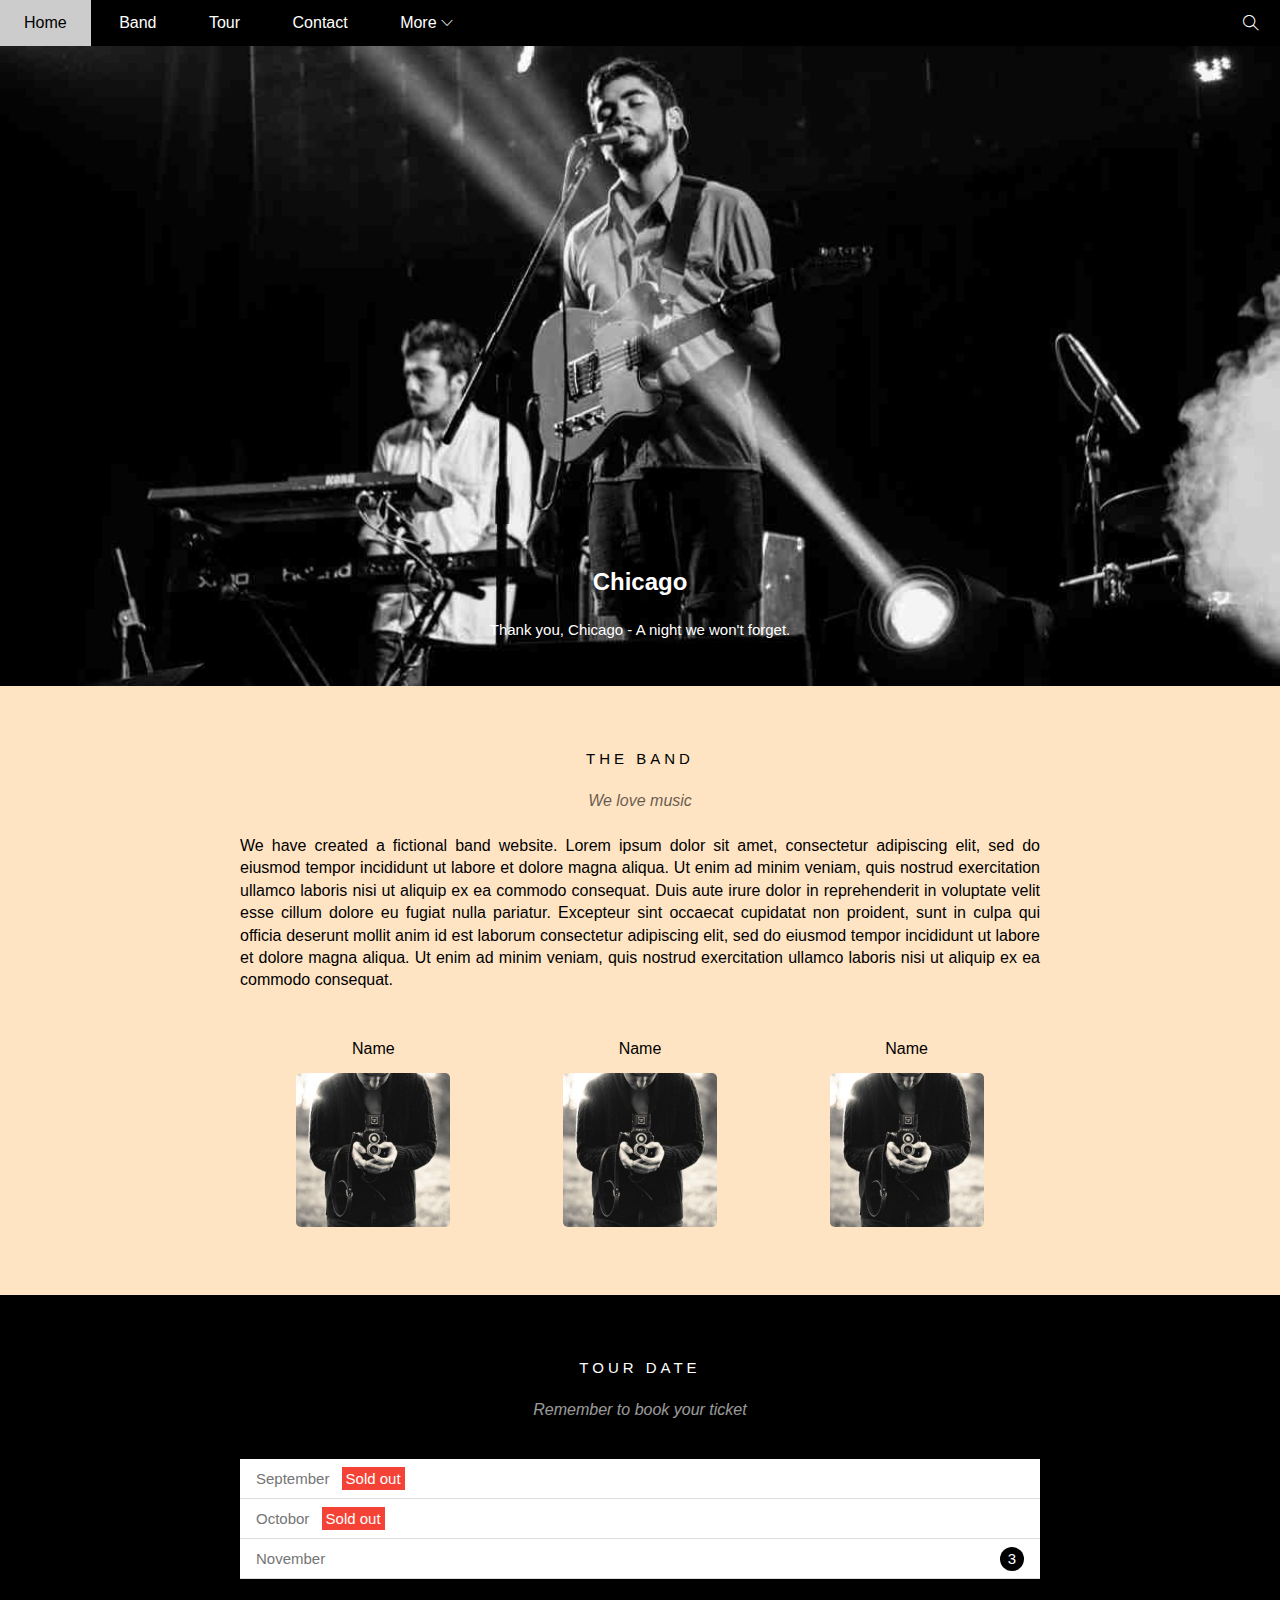
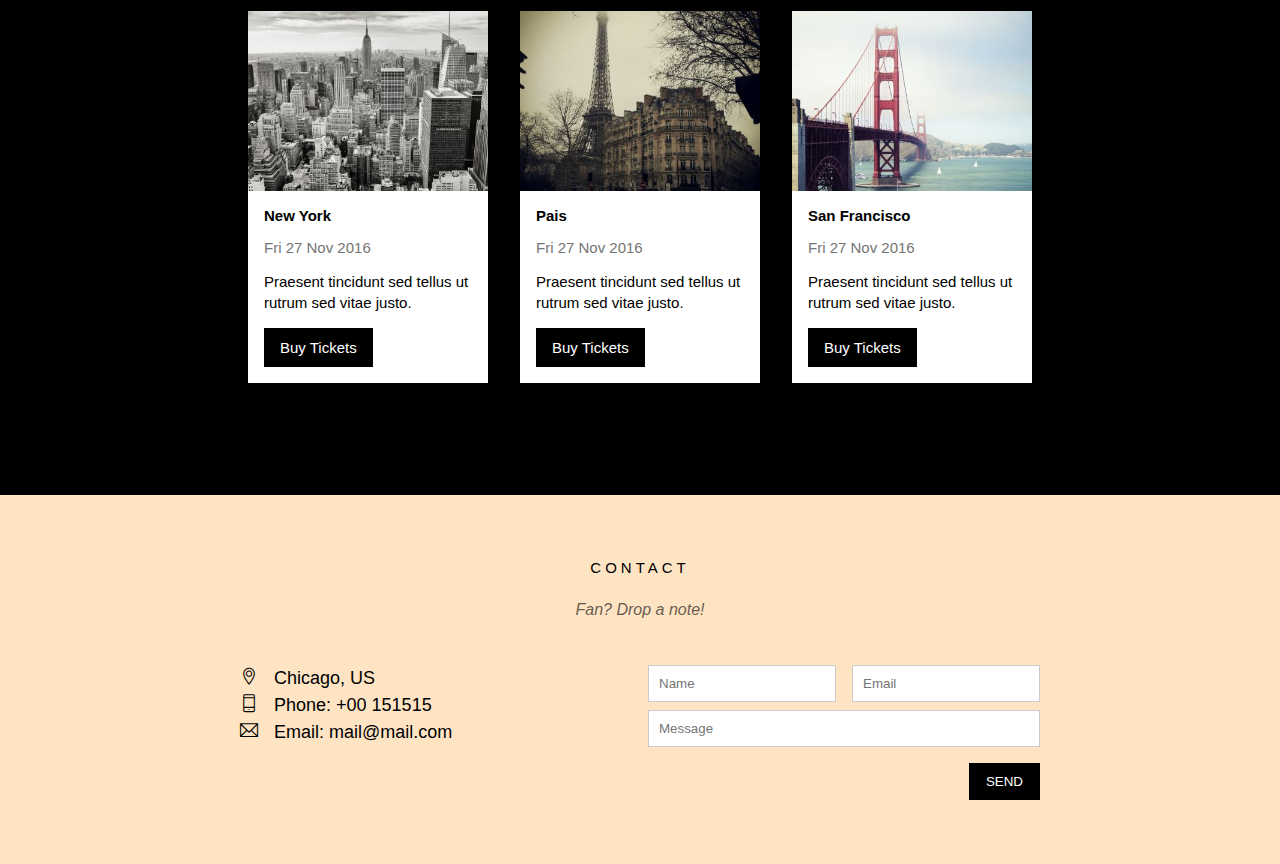
==== commit 9885c111: "thêm lớp giả ::after để viết thuộc tính css clear:both" ====
--- a/Project_w3_band/index.html
+++ b/Project_w3_band/index.html
@@ -131,19 +131,18 @@
                         <form action="">
                             <div class="row">
                                 <div class="col col-half ">
-                                    <input type="text" name="" id="" class="form-control" placeholder="Name">
+                                    <input type="text" name="" required id="" class="form-control" placeholder="Name">
                                 </div>
                                 <div class="col col-half">
-                                    <input type="email" name="" id="" class="form-control" placeholder="Email">
-                                </div>
-                                <div class="clear"></div>
-                            </div>
-                            <div class="row">
-                                <div class="col col-full">
-                                    <input type="text" name="" id="" class="form-control" placeholder="Message">
+                                    <input type="email" name="" required id="" class="form-control" placeholder="Email">
                                 </div>
                             </div>
-                            <input type="submit" value="SEND">
+                            <div class="row mt-8">
+                                <div class="col col-full">
+                                    <input type="text" name="" required id="" class="form-control" placeholder="Message">
+                                </div>
+                            </div>
+                            <input class="form-submit-btn mt-16" type="submit" value="SEND">
                         </form>
                     </div>
                 </div>
--- a/Project_w3_band/assets/css/style.css
+++ b/Project_w3_band/assets/css/style.css
@@ -40,6 +40,12 @@
      margin-right: -8px;
  }
 
+ .row::after {
+     content: "";
+     display: block;
+     clear :both;
+ }
+
  .col {
     float: left;
     padding-left: 8px;
@@ -56,6 +62,14 @@
 
 .col-half {
     width: 50%;
+}
+
+.mt-8 { /* ?hay dùng nên cho vào(những con số chia hết 4) */
+    margin-top: 8px !important; 
+}
+
+.mt-16 {
+    margin-top: 16px !important; 
 }
 
 #main {
@@ -366,6 +380,16 @@
     width: 100%;
 }
 
+.contact-form .form-submit-btn {
+    background-color: #000;
+    color: #fff;
+    border: 1px solid #000;
+    padding: 10px 16px;
+    float: right;
+    
+
+}
+
 /* *footer-section */
 
 #footer {
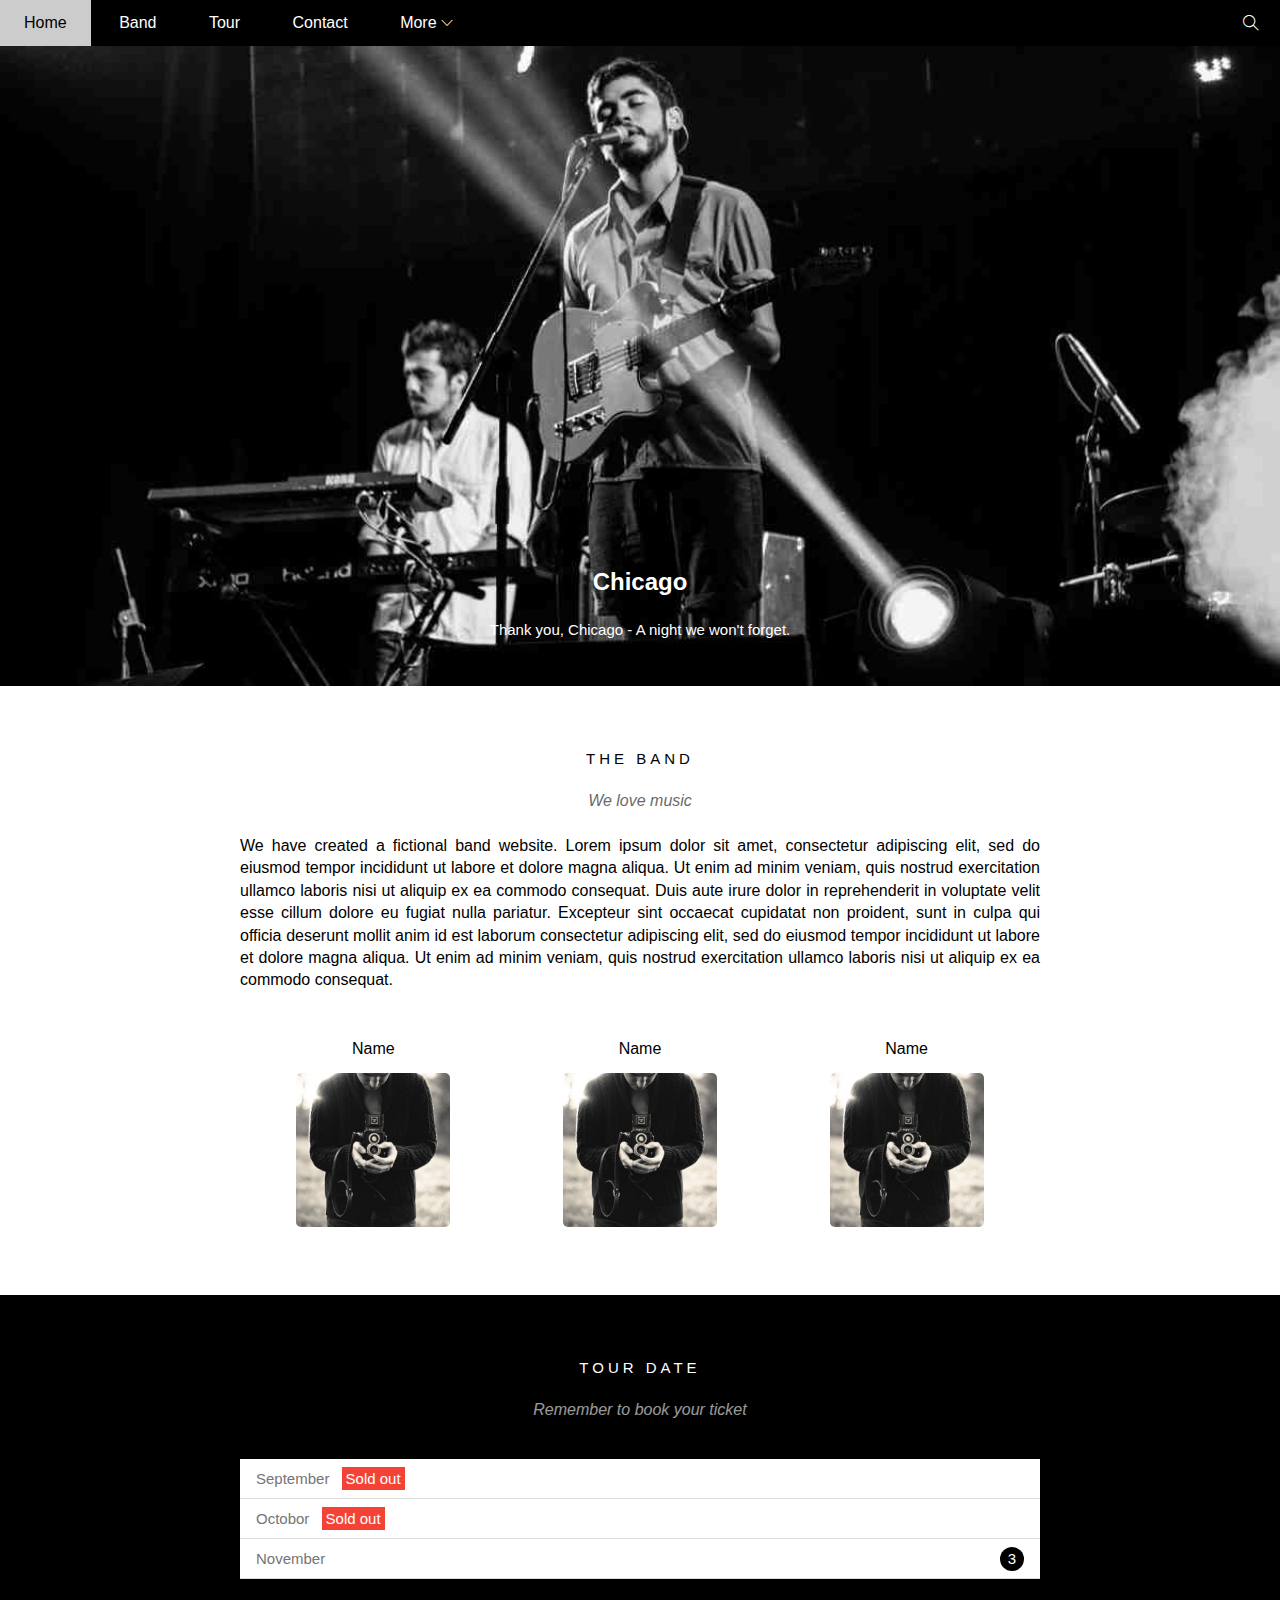
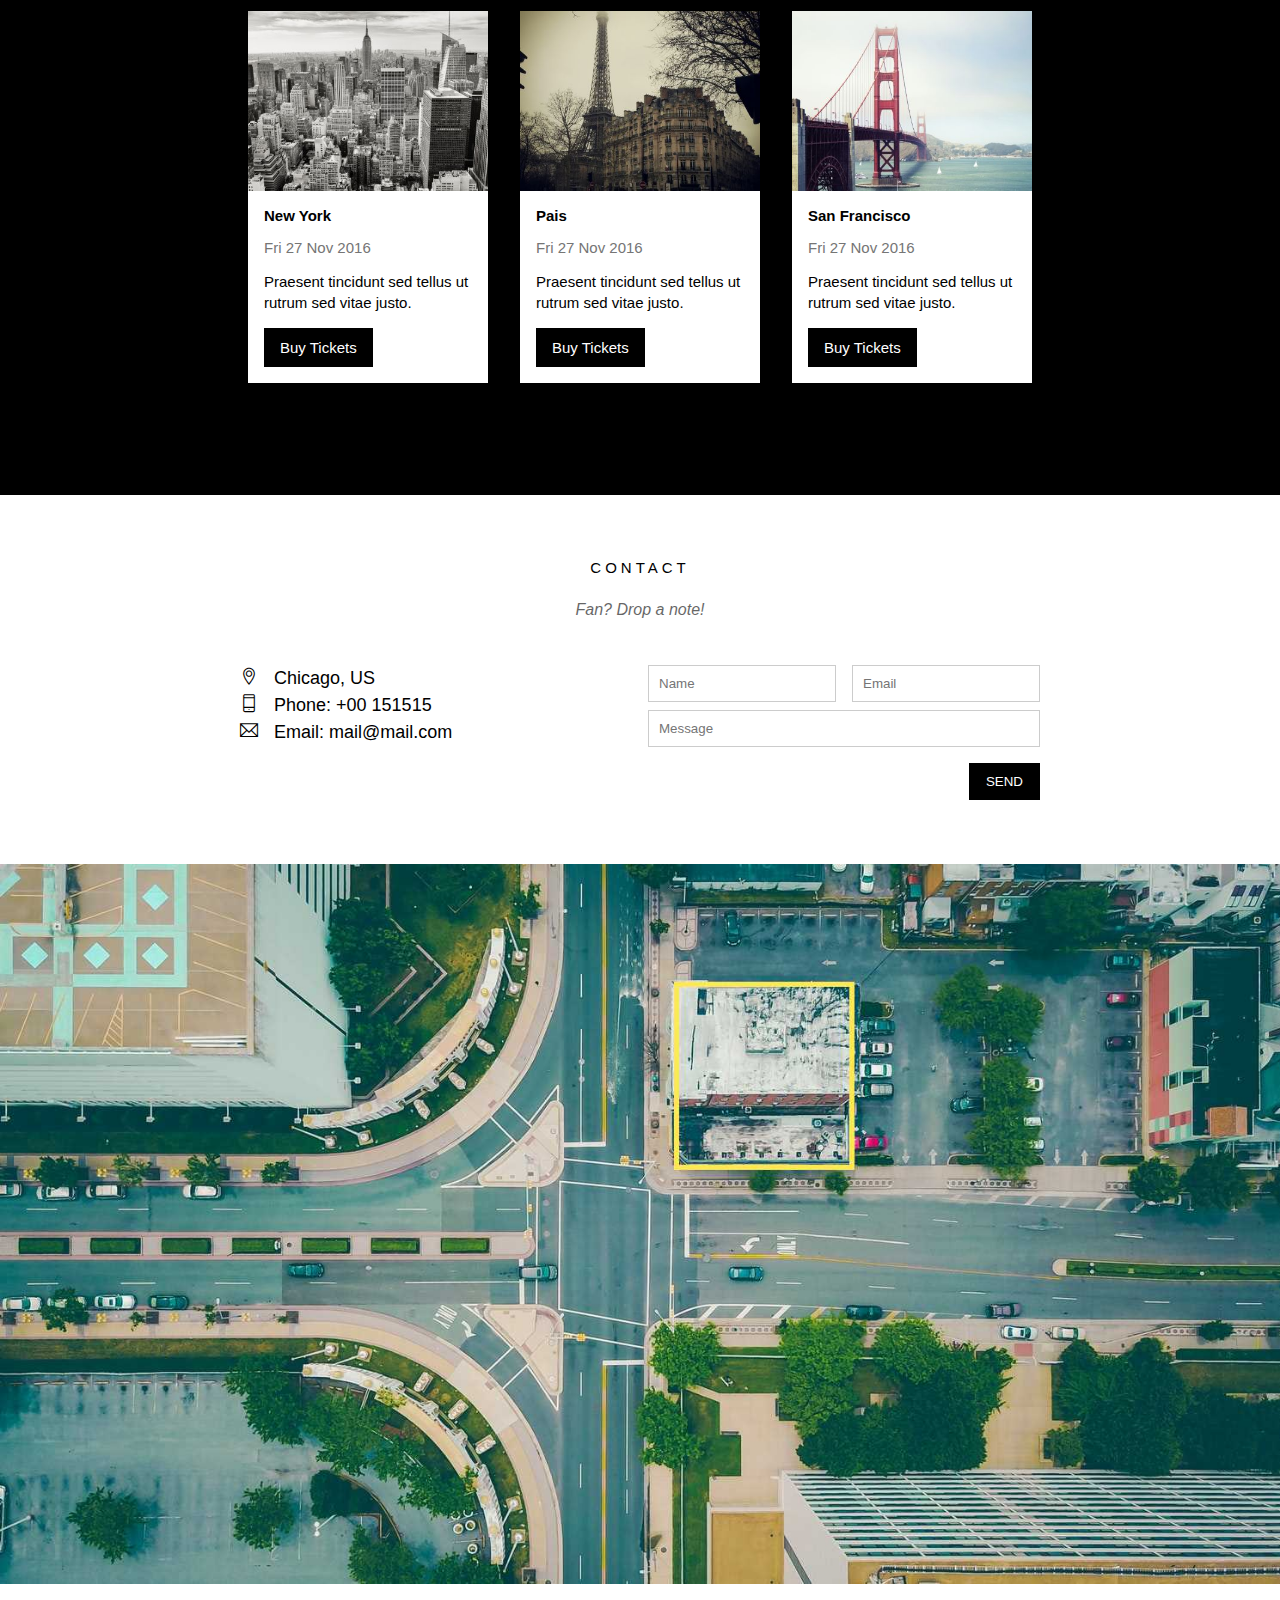
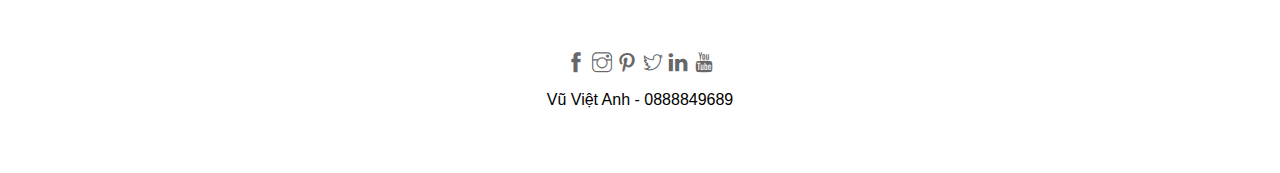
==== commit 840cfa0f: "Thêm map | hoàn thiện web" ====
--- a/Project_w3_band/index.html
+++ b/Project_w3_band/index.html
@@ -148,10 +148,24 @@
                 </div>
             </div>
 
+            <!-- !Begin: Map -->
+            <div class="map-section">
+                <img src="assets/img/map/map.jpg" alt="map">
+            </div>
         </div>
 
         <div id="footer">
-
+            <div class="social-list">
+                <a href=""><i class="ti-facebook"></i></a>
+                <a href=""><i class="ti-instagram"></i></a>
+                <a href=""><i class="ti-pinterest"></i></a>
+                <a href=""><i class="ti-twitter"></i></a>
+                <a href=""><i class="ti-linkedin"></i></a>
+                <a href=""><i class="ti-youtube"></i></a>
+            </div>
+            <p class="copyright">
+                <a href="">Vũ Việt Anh - 0888849689</a>
+            </p>
         </div>
     </div> 
     
--- a/Project_w3_band/assets/css/style.css
+++ b/Project_w3_band/assets/css/style.css
@@ -35,18 +35,22 @@
      text-align: center !important; 
  }
 
- .row {
+.pull-right {
+    float: right;
+}
+
+.row {
      margin-left: -8px;
      margin-right: -8px;
  }
 
- .row::after {
+.row::after {
      content: "";
      display: block;
      clear :both;
- }
-
- .col {
+}
+
+.col {
     float: left;
     padding-left: 8px;
     padding-right: 8px;
@@ -202,7 +206,7 @@
 
 #content {
     min-height: 500px;
-    background-color: bisque;
+    background-color: #fff;
 }
 
 #content .content-section {
@@ -390,9 +394,45 @@
 
 }
 
+/* *map */
+.map-section img {
+    width: 100%;
+    
+}
+
 /* *footer-section */
 
 #footer {
-
-}
- +padding: 64px 16px;
+text-align: center;
+
+}
+
+#footer .social-list {
+    font-size: 20px;
+}
+
+#footer .social-list a {
+    color: rgba(0, 0, 0, 0.6);
+    text-decoration: none;
+}
+#footer .copyright a:hover ,
+#footer .social-list a:hover {
+    color: rgba(0, 0, 0, 0.4);
+}
+
+#footer .copyright  {
+    margin-top: 15px;
+    color: rgba(0, 0, 0, 0.6);
+    text-decoration: none;
+
+}
+
+#footer .copyright a {
+    text-decoration: none;
+    color: #000;
+}
+
+#footer .copyright {
+    color: rgba(0, 0, 0, 0.4);
+}